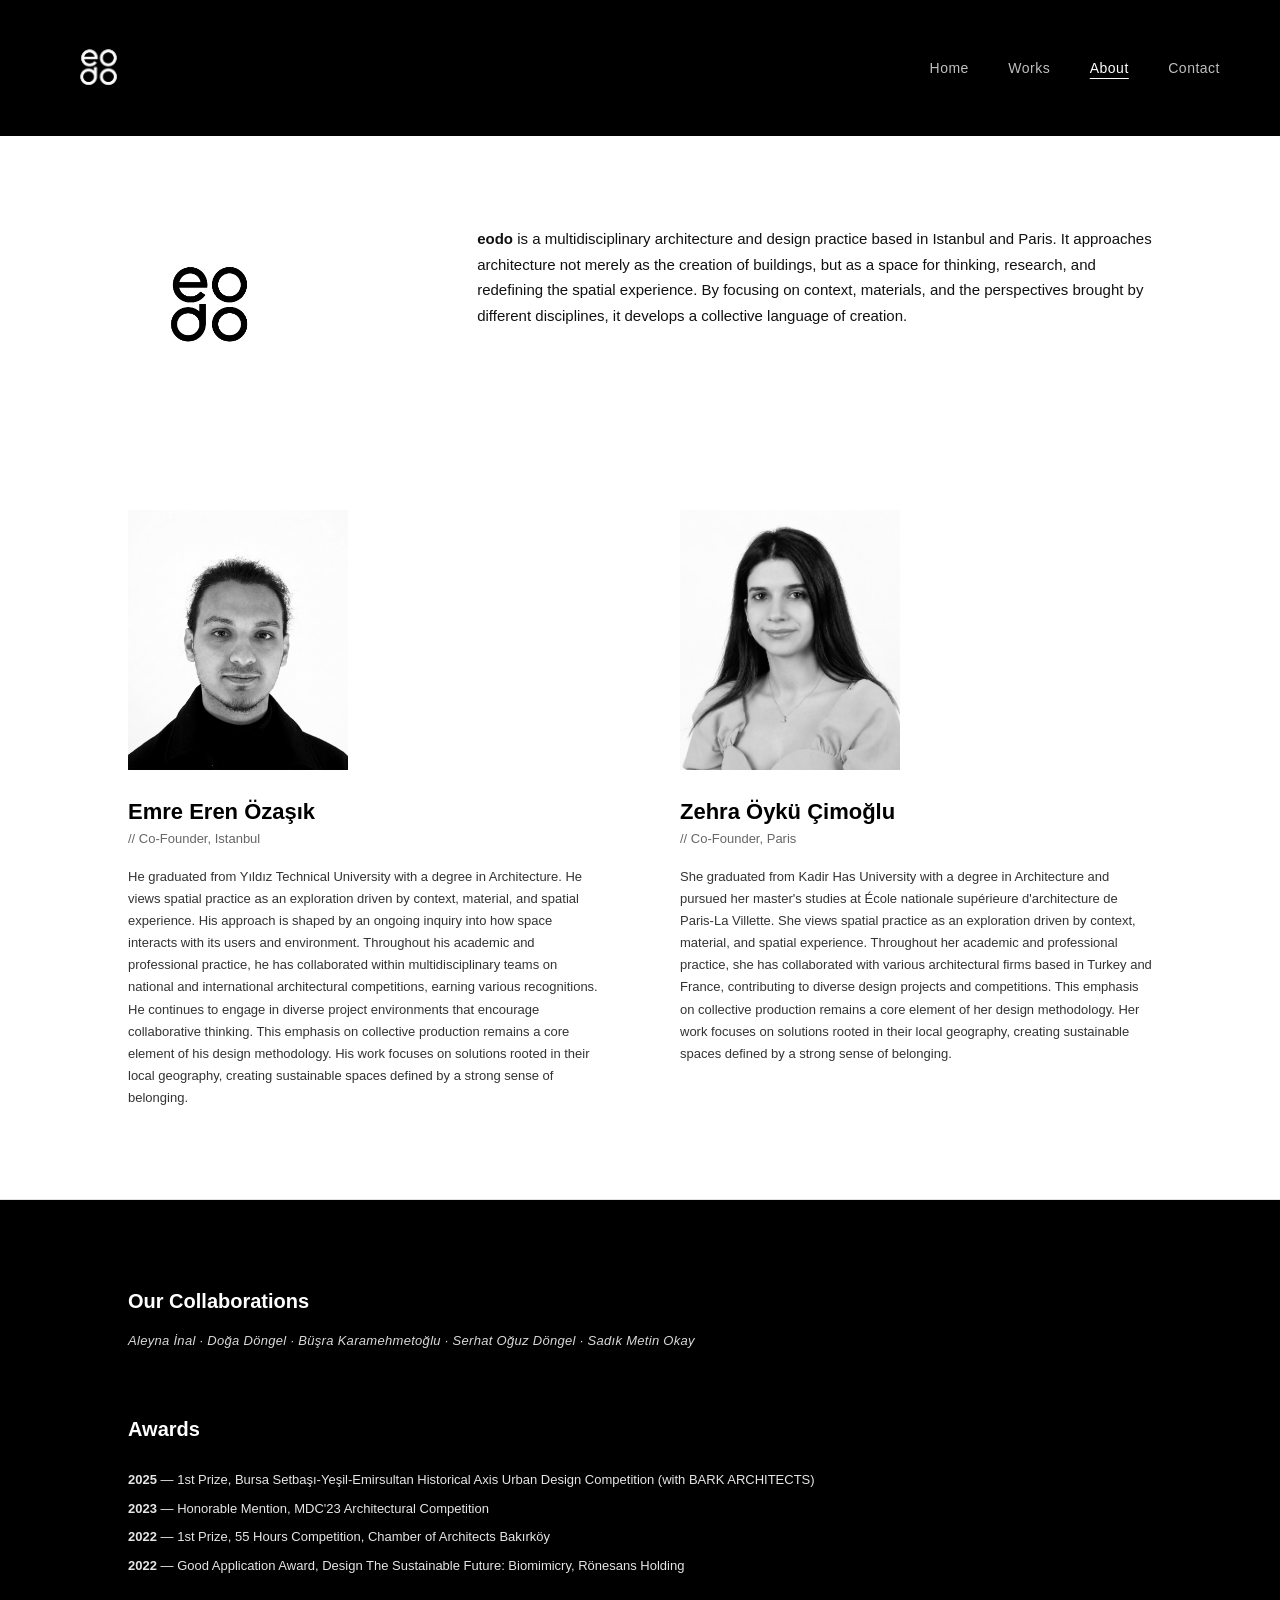
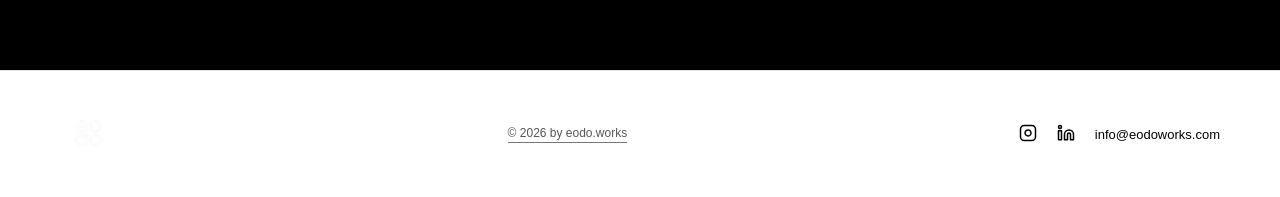
==== about.html @ 51110935 "Refactor footer section in about.html" ====
<!DOCTYPE html>
<html lang="en">
<head>
    <meta charset="UTF-8">
    <meta name="viewport" content="width=device-width, initial-scale=1.0">
    <title>eodo — Architecture, Design, Research, Urbanism</title>
    <meta name="description" content="eodo is an independent architectural and design practice based in Istanbul and Paris, founded by Emre Eren Özaşık and Öykü Çimoğlu.">
    <meta name="keywords" content="eodo, eodoworks, eodo works, mimarlık pratiği, architecture practice, istanbul, paris, emre eren özaşık, öykü çimoğlu">
    
    <!-- Google ve Sosyal Medya Önizleme Etiketleri -->
    <meta property="og:title" content="eodo — Architecture & Design Practice">
    <meta property="og:description" content="Independent architectural and design practice operating across Istanbul and Paris.">
    <meta property="og:url" content="https://eodoworks.com/">
    <meta property="og:type" content="website">

    <link rel="stylesheet" href="style.css">
</head>
    <script>
    // Sağ tık menüsünü engelleme
    document.addEventListener('contextmenu', function(e) {
        e.preventDefault();
    });

    // Klavye üzerinden görsel sürükleme veya kaydetme kısayollarını (Ctrl+S vb. değil ama sürüklemeyi) engelleme
    document.addEventListener('dragstart', function(e) {
        if (e.target.nodeName === 'IMG' || e.target.nodeName === 'VIDEO') {
            e.preventDefault();
        }
    });
</script>
<body>

    <header>
        <a href="index.html" class="nav-logo">
            <img src="logo-white.png" alt="eodo">
        </a>
        <nav>
            <a href="index.html">Home</a>
            <a href="works.html">Works</a>
            <a href="about.html" class="active">About</a>
            <a href="contact.html">Contact</a>
        </nav>
    </header>

    <main>
        <!-- Üst Bölüm: Beyaz Arka Plan -->
        <section class="bg-white" style="padding: 90px 10%; border-bottom: 1px solid #e0e0e0;">
            <!-- Manifestolar / Pratik Tanımı -->
            <div class="about-intro-container">
                <div style="width: 30%;">
                    <img src="logo-black.png" alt="eodo" style="width: 160px; height: auto;">
                </div>
                <p style="width: 70%; font-size: 15px; line-height: 1.7; color: #111111;">
                    <strong>eodo</strong> is a multidisciplinary architecture and design practice based in Istanbul and Paris. It approaches architecture not merely as the creation of buildings, but as a space for thinking, research, and redefining the spatial experience. By focusing on context, materials, and the perspectives brought by different disciplines, it develops a collective language of creation.
                </p>
            </div>

            <!-- Kurucular (Mobilde Dikey Sıralanır) -->
            <div class="founders-container">
                <!-- Emre Eren Özaşık -->
                <div class="founder-card">
                    <img src="emre.jpg" alt="Emre Eren Özaşık" style="width: 220px; height: 260px; object-fit: cover; filter: grayscale(100%); margin-bottom: 25px;">
                    <h3 style="font-size: 22px; font-weight: bold; margin-bottom: 6px;">Emre Eren Özaşık</h3>
                    <p style="font-size: 13px; color: #666666; margin-bottom: 20px;">// Co-Founder, Istanbul</p>
                    <p style="font-size: 13px; line-height: 1.7; color: #333333;">
                        He graduated from Yıldız Technical University with a degree in Architecture. He views spatial practice as an exploration driven by context, material, and spatial experience. His approach is shaped by an ongoing inquiry into how space interacts with its users and environment. Throughout his academic and professional practice, he has collaborated within multidisciplinary teams on national and international architectural competitions, earning various recognitions. He continues to engage in diverse project environments that encourage collaborative thinking. This emphasis on collective production remains a core element of his design methodology. His work focuses on solutions rooted in their local geography, creating sustainable spaces defined by a strong sense of belonging.
                    </p>
                </div>

                <!-- Zehra Öykü Çimoğlu -->
                <div class="founder-card">
                    <img src="oyku.jpg" alt="Zehra Öykü Çimoğlu" style="width: 220px; height: 260px; object-fit: cover; filter: grayscale(100%); margin-bottom: 25px;">
                    <h3 style="font-size: 22px; font-weight: bold; margin-bottom: 6px;">Zehra Öykü Çimoğlu</h3>
                    <p style="font-size: 13px; color: #666666; margin-bottom: 20px;">// Co-Founder, Paris</p>
                    <p style="font-size: 13px; line-height: 1.7; color: #333333;">
                        She graduated from Kadir Has University with a degree in Architecture and pursued her master's studies at École nationale supérieure d'architecture de Paris-La Villette. She views spatial practice as an exploration driven by context, material, and spatial experience. Throughout her academic and professional practice, she has collaborated with various architectural firms based in Turkey and France, contributing to diverse design projects and competitions. This emphasis on collective production remains a core element of her design methodology. Her work focuses on solutions rooted in their local geography, creating sustainable spaces defined by a strong sense of belonging.
                    </p>
                </div>
            </div>
        </section>

        <!-- Alt Bölüm: Siyah Arka Plan -->
        <section class="bg-black" style="padding: 90px 10%;">
            <div style="margin-bottom: 70px;">
                <h3 style="font-size: 20px; font-weight: bold; margin-bottom: 20px;">Our Collaborations</h3>
                <p style="font-size: 13px; opacity: 0.85; font-style: italic; letter-spacing: 0.3px;">
                    Aleyna İnal · Doğa Döngel · Büşra Karamehmetoğlu · Serhat Oğuz Döngel · Sadık Metin Okay
                </p>
            </div>

            <div>
                <h3 style="font-size: 20px; font-weight: bold; margin-bottom: 25px;">Awards</h3>
                <ul style="list-style: none; font-size: 13px; line-height: 2.2; opacity: 0.9;">
                    <li><strong>2025</strong> — 1st Prize, Bursa Setbaşı-Yeşil-Emirsultan Historical Axis Urban Design Competition (with BARK ARCHITECTS)</li>
                    <li><strong>2023</strong> — Honorable Mention, MDC'23 Architectural Competition</li>
                    <li><strong>2022</strong> — 1st Prize, 55 Hours Competition, Chamber of Architects Bakırköy</li>
                    <li><strong>2022</strong> — Good Application Award, Design The Sustainable Future: Biomimicry, Rönesans Holding</li>
                </ul>
            </div>
        </section>
    </main>

   <footer class="home-footer">
    <div class="footer-logo">
        <img src="logo-white.png" alt="eodo">
    </div>
    <div class="footer-copy">© 2026 by eodo.works</div>
    <div class="footer-right">
        <a href="https://www.instagram.com/eodo.works/" target="_blank" aria-label="Instagram">
            <svg width="18" height="18" viewBox="0 0 24 24" fill="none" stroke="currentColor" stroke-width="2"><rect x="2" y="2" width="20" height="20" rx="5" ry="5"></rect><path d="M16 11.37A4 4 0 1 1 12.63 8 4 4 0 0 1 16 11.37z"></path><line x1="17.5" y1="6.5" x2="17.51" y2="6.5"></line></svg>
        </a>
        <a href="https://www.linkedin.com/company/eodoworks/" target="_blank" aria-label="LinkedIn">
            <svg width="18" height="18" viewBox="0 0 24 24" fill="none" stroke="currentColor" stroke-width="2" stroke-linecap="round" stroke-linejoin="round"><path d="M16 8a6 6 0 0 1 6 6v7h-4v-7a2 2 0 0 0-2-2 2 2 0 0 0-2 2v7h-4v-7a6 6 0 0 1 6-6z"></path><rect x="2" y="9" width="4" height="12"></rect><circle cx="4" cy="4" r="2"></circle></svg>
        </a>
        <a href="mailto:info@eodoworks.com">info@eodoworks.com</a>
    </div>
</footer>

</body>
</html>
---- style.css ----
/* ==========================================================================
   1. GENEL SIFIRLAMA & TIPOGRAFİ (FUTURA FONT)
   ========================================================================== */
* {
    margin: 0;
    padding: 0;
    box-sizing: border-box;
    font-family: "Futura", "Futura PT", "Century Gothic", AppleGothic, sans-serif;
}

html, body {
    height: 100%;
}

body {
    background-color: #000000;
    color: #ffffff;
    display: flex;
    flex-direction: column;
    min-height: 100vh;
    overflow-x: hidden;
    overflow-y: scroll;
}

main {
    flex: 1;
    width: 100%;
}

.bg-black {
    background-color: #000000;
    color: #ffffff;
}

.bg-white {
    background-color: #ffffff;
    color: #000000;
}

/* ==========================================================================
   2. NAVİGASYON / HEADER
   ========================================================================== */
header {
    background-color: #000000;
    padding: 30px 60px;
    display: flex;
    justify-content: space-between;
    align-items: center;
    position: sticky;
    top: 0;
    z-index: 100;
}

.nav-logo img {
    height: 76px;
    width: auto;
    display: block;
}

nav a {
    color: #ffffff;
    text-decoration: none;
    margin-left: 35px;
    font-size: 14px;
    letter-spacing: 0.5px;
    opacity: 0.75;
    transition: opacity 0.2s ease;
}

nav a:hover, nav a.active {
    opacity: 1;
    text-decoration: underline;
    text-underline-offset: 5px;
}

/* ==========================================================================
   3. ALT BİLGİ / FOOTER (NORMAL SAYFALAR İÇİN)
   ========================================================================== */
footer {
    background-color: #ffffff;
    color: #000000;
    padding: 35px 60px;
    display: flex;
    justify-content: space-between;
    align-items: center;
    border-top: 1px solid #e0e0e0;
    width: 100%;
    margin-top: auto;
}

.footer-logo img {
    height: 56px;
    width: auto;
    display: block;
}

.footer-copy {
    font-size: 12px;
    color: #555555;
    border-bottom: 1px solid #777777;
    padding-bottom: 2px;
}

.footer-right {
    display: flex;
    align-items: center;
    gap: 20px;
    font-size: 13px;
}

.footer-right a {
    color: #000000;
    text-decoration: none;
    transition: opacity 0.2s;
}

.footer-right a:hover {
    opacity: 0.6;
}

/* ==========================================================================
   4. HOME SAYFASI ÖZEL MİMARİSİ
   ========================================================================== */
body.home-page {
    position: relative;
    height: 100vh;
    overflow-y: scroll;
}

body.home-page header {
    position: absolute !important;
    top: 0 !important;
    left: 0 !important;
    width: 100% !important;
    background-color: rgba(0, 0, 0, 0.35) !important;
    backdrop-filter: blur(6px);
    z-index: 1000;
    border-bottom: 1px solid rgba(255, 255, 255, 0.08);
}

body.home-page .home-fullscreen-video-bg {
    position: fixed;
    top: 0;
    left: 0;
    width: 100vw;
    height: 100vh;
    z-index: -2;
    overflow: hidden;
    background-color: #000;
}

body.home-page .home-fullscreen-video-bg video {
    width: 100%;
    height: 100%;
    object-fit: cover;
    object-position: center;
    filter: grayscale(100%) contrast(1.45) brightness(0.65) saturate(0);
    transform: scale(1.02);
}

body.home-page .home-video-overlay {
    position: fixed;
    top: 0;
    left: 0;
    width: 100vw;
    height: 100vh;
    background: rgba(0, 0, 0, 0.35);
    z-index: -1;
    pointer-events: none;
}

body.home-page .home-main-spacer {
    height: 100vh;
    width: 100vw;
}

/* Anasayfa özel siyah footer */
body.home-page footer.home-footer {
    position: absolute;
    bottom: 0;
    left: 0;
    width: 100%;
    background-color: #000000 !important;
    color: #ffffff !important;
    border-top: 1px solid rgba(255, 255, 255, 0.1) !important;
    z-index: 10;
    margin-top: 0 !important;
}

body.home-page footer.home-footer .footer-copy {
    color: #aaaaaa !important;
    border-bottom: 1px solid #555555 !important;
}

body.home-page footer.home-footer .footer-right a {
    color: #ffffff !important;
}

body.home-page footer.home-footer .footer-right a:hover {
    opacity: 0.7;
}

/* BIG Tarzı Ortadan Sol Üste Giden Logo Animasyonu */
.intro-logo-overlay {
    position: fixed;
    top: 0;
    left: 0;
    width: 100vw;
    height: 100vh;
    background-color: rgba(0, 0, 0, 0.85);
    display: flex;
    align-items: center;
    justify-content: center;
    z-index: 9999;
    animation: fadeOutBg 0.4s ease 1.1s forwards;
    pointer-events: none;
}

.intro-logo-overlay img {
    height: 110px;
    width: auto;
    animation: moveToCorner 1.2s cubic-bezier(0.77, 0, 0.175, 1) forwards;
}

@keyframes moveToCorner {
    0% {
        transform: translate(0, 0) scale(1.8);
        opacity: 1;
    }
    60% {
        opacity: 1;
    }
    100% {
        transform: translate(calc(-50vw + 60px + 75px), calc(-50vh + 30px + 38px)) scale(0.69);
        opacity: 0;
    }
}

@keyframes fadeOutBg {
    0% {
        background-color: rgba(0, 0, 0, 0.85);
    }
    100% {
        background-color: rgba(0, 0, 0, 0);
        visibility: hidden;
    }
}

/* ==========================================================================
   5. WORKS SAYFASI
   ========================================================================== */
.project-grid {
    display: grid;
    grid-template-columns: repeat(auto-fill, minmax(360px, 1fr));
    gap: 40px;
    max-width: 1300px;
    margin: 0 auto;
}

.project-card {
    cursor: pointer;
    overflow: hidden;
    text-decoration: none;
    color: inherit;
    display: block;
}

.project-card .img-wrapper {
    width: 100%;
    aspect-ratio: 16 / 10;
    overflow: hidden;
    background-color: #111111;
    margin-bottom: 12px;
}

.project-card img {
    width: 100%;
    height: 100%;
    object-fit: cover;
    filter: grayscale(100%) brightness(0.9);
    transition: transform 0.4s ease, filter 0.4s ease, opacity 0.4s ease;
    opacity: 0.85;
}

.project-card:hover img {
    transform: scale(1.03);
    filter: grayscale(0%) brightness(1);
    opacity: 1;
}

.project-info h3 {
    font-size: 15px;
    font-weight: bold;
    margin-bottom: 4px;
}

.project-info p {
    font-size: 12px;
    opacity: 0.6;
}

/* ==========================================================================
   6. ABOUT SAYFASI
   ========================================================================== */
.about-intro-container {
    display: flex;
    gap: 60px;
    align-items: flex-start;
    margin-bottom: 120px;
}

.founders-container {
    display: flex;
    gap: 80px;
}

.founder-card {
    flex: 1;
}

/* ==========================================================================
   7. CONTACT SAYFASI
   ========================================================================== */
.contact-container {
    padding: 90px 10%;
    min-height: 65vh;
    display: flex;
    justify-content: space-between;
    align-items: flex-start;
}

.contact-form-wrapper {
    width: 48%;
}

.contact-logo-wrapper {
    width: 42%;
    text-align: right;
    padding-top: 30px;
}

.form-group {
    margin-bottom: 30px;
}

.form-group label {
    display: block;
    font-size: 14px;
    margin-bottom: 8px;
}

.form-row {
    display: flex;
    gap: 25px;
}

.form-row .form-group {
    flex: 1;
}

input[type="text"], input[type="email"], textarea {
    width: 100%;
    background: transparent;
    border: none;
    border-bottom: 1px solid #ffffff;
    color: #ffffff;
    padding: 12px 0;
    font-size: 14px;
    outline: none;
}

textarea {
    resize: vertical;
    min-height: 100px;
}

.btn-send {
    background-color: #ffffff;
    color: #000000;
    border: none;
    padding: 12px 35px;
    border-radius: 25px;
    font-weight: bold;
    cursor: pointer;
    font-size: 12px;
    letter-spacing: 1.5px;
    transition: background-color 0.2s, color 0.2s;
}

.btn-send:hover {
    background-color: #cccccc;
}

/* ==========================================================================
   8. PROJE DETAY SAYFASI
   ========================================================================== */
.project-hero-cover {
    width: 100% !important;
    height: auto !important;
    margin: 0 0 60px 0 !important;
    padding: 0 !important;
    background-color: #000000;
}

.project-hero-cover img {
    width: 100% !important;
    height: auto !important;
    max-width: 100% !important;
    display: block !important;
}

.project-detail-container {
    padding: 40px 8%;
    max-width: 1400px;
    margin: 0 auto;
}

.project-header-grid {
    display: grid;
    grid-template-columns: 1.2fr 1fr;
    gap: 40px;
    border: 1px solid #333333;
    padding: 40px;
    margin-bottom: 50px;
    background-color: #050505;
}

.project-left-col h1 {
    font-size: 26px;
    font-weight: 500;
    line-height: 1.3;
    margin-bottom: 25px;
    letter-spacing: -0.5px;
}

.project-tags {
    display: flex;
    flex-wrap: wrap;
    gap: 10px;
    margin-bottom: 35px;
}

.tag-box {
    border: 1px solid #ffffff;
    padding: 6px 14px;
    font-size: 11px;
    text-transform: uppercase;
    letter-spacing: 1px;
    opacity: 0.9;
}

.team-list-section {
    font-size: 13px;
    line-height: 1.8;
    color: #cccccc;
}

.team-list-section h4 {
    font-size: 11px;
    text-transform: uppercase;
    letter-spacing: 1px;
    color: #888888;
    margin-bottom: 6px;
    margin-top: 20px;
}

.team-list-section h4:first-child {
    margin-top: 0;
}

.project-specs-table {
    display: flex;
    flex-direction: column;
    gap: 18px;
    justify-content: center;
}

.spec-row {
    display: grid;
    grid-template-columns: 180px 1fr;
    align-items: baseline;
    border-bottom: 1px solid #1a1a1a;
    padding-bottom: 10px;
    font-size: 13px;
}

.spec-label {
    text-transform: uppercase;
    font-size: 11px;
    letter-spacing: 1.5px;
    color: #888888;
}

.spec-value {
    color: #ffffff;
    font-size: 14px;
    line-height: 1.4;
}

.intro-section {
    margin-bottom: 30px;
}

.intro-title {
    font-size: 11px;
    text-transform: uppercase;
    letter-spacing: 2px;
    color: #888888;
    margin-bottom: 12px;
}

.intro-box {
    border: 1px solid #333333;
    padding: 35px;
    position: relative;
    background-color: #050505;
}

.intro-content {
    font-size: 14px;
    line-height: 1.8;
    color: #dddddd;
    max-height: 120px;
    overflow: hidden;
    transition: max-height 0.5s ease-in-out;
}

.intro-box.expanded .intro-content {
    max-height: 3000px;
}

.intro-toggle-btn {
    position: absolute;
    bottom: 20px;
    right: 20px;
    width: 34px;
    height: 34px;
    border: 1px solid #ffffff;
    background: #000000;
    color: #ffffff;
    font-size: 20px;
    display: flex;
    align-items: center;
    justify-content: center;
    cursor: pointer;
    user-select: none;
    transition: background 0.2s, color 0.2s;
}

.intro-toggle-btn:hover {
    background: #ffffff;
    color: #000000;
}

.project-galleries-white-section {
    background-color: #ffffff;
    color: #000000;
    width: 100%;
    padding-top: 60px;
    padding-bottom: 20px;
}

.gallery-category-section {
    margin-bottom: 80px;
}

.category-header-clean {
    margin-bottom: 20px;
}

.category-header-clean .category-title {
    font-size: 13px;
    text-transform: uppercase;
    letter-spacing: 2px;
    color: #000000;
    font-weight: bold;
}

.bark-slider-wrapper {
    width: 100%;
    height: 650px;
    display: block;
    position: relative;
    overflow: hidden;
    background-color: #ffffff;
}

.bark-slider-wrapper img {
    width: 100% !important;
    height: 100% !important;
    object-fit: contain !important;
    cursor: pointer;
    display: block;
    margin: 0 auto;
    transition: opacity 0.2s ease;
    user-select: none;
}

.bark-slider-wrapper img:hover {
    opacity: 0.92;
}

.project-galleries-white-section .project-nav {
    display: flex;
    justify-content: space-between;
    align-items: center;
    padding-top: 40px;
    border-top: 1px solid #e0e0e0;
}

.project-galleries-white-section .project-nav a {
    color: #000000;
    text-decoration: none;
    font-size: 13px;
    opacity: 0.75;
    transition: opacity 0.2s;
}

.project-galleries-white-section .project-nav a:hover {
    opacity: 1;
    text-decoration: underline;
}

/* --- GÖRSEL VE VİDEO KOPYALAMA / SÜRÜKLEME KORUMASI --- */
img, video {
    -webkit-user-select: none;
    -moz-user-select: none;
    -ms-user-select: none;
    user-select: none;
    -webkit-user-drag: none;
    pointer-events: auto;
}

/* --- SAYFALAR ARASI YUMUŞAK GEÇİŞ --- */
@keyframes pageFadeIn {
    from {
        opacity: 0;
        transform: translateY(4px);
    }
    to {
        opacity: 1;
        transform: translateY(0);
    }
}

body {
    animation: pageFadeIn 0.4s ease-in-out forwards;
}

/* ==========================================================================
   MOBİL UYUM (RESPONSIVE)
   ========================================================================== */
@media (max-width: 900px) {
    .project-header-grid {
        grid-template-columns: 1fr;
        padding: 25px;
    }

    .spec-row {
        grid-template-columns: 130px 1fr;
    }
}

@media (max-width: 768px) {
    header {
        padding: 15px 20px !important;
        flex-direction: row !important;
        justify-content: space-between !important;
        align-items: center !important;
        gap: 0 !important;
    }

    .nav-logo img {
        height: 48px !important;
        width: auto !important;
        margin: 0 !important;
    }

    nav {
        display: flex !important;
        gap: 12px !important;
    }

    nav a {
        margin-left: 0 !important;
        font-size: 12px !important;
        letter-spacing: 0.2px !important;
    }

    footer {
        padding: 20px;
        flex-direction: column;
        gap: 15px;
        text-align: center;
    }
    
    .footer-logo img {
        margin: 0 auto;
    }

    .project-grid {
        grid-template-columns: 1fr;
    }

    .project-hero-cover {
        margin-bottom: 30px !important;
    }

    .project-detail-container {
        padding: 30px 5%;
    }

    .project-left-col h1 {
        font-size: 22px;
    }

    .bark-slider-wrapper {
        height: 380px;
    }

    .category-header-clean .category-title {
        font-size: 11px;
    }

    .founders-container {
        flex-direction: column !important;
        gap: 50px !important;
    }

    .contact-container {
        padding: 40px 5% !important;
        flex-direction: column !important;
        align-items: stretch !important;
        gap: 40px !important;
    }

    .contact-form-wrapper {
        width: 100% !important;
    }

    .contact-logo-wrapper {
        width: 100% !important;
        text-align: left !important;
        padding-top: 0 !important;
    }

    .contact-logo-wrapper img {
        max-width: 140px !important;
        height: auto !important;
    }

    .form-row {
        flex-direction: column !important;
        gap: 0 !important;
    }

    body.home-page .home-fullscreen-video-bg video {
        width: 100vw !important;
        height: 100vh !important;
        object-fit: contain !important;
        transform: scale(1) !important;
    }
}
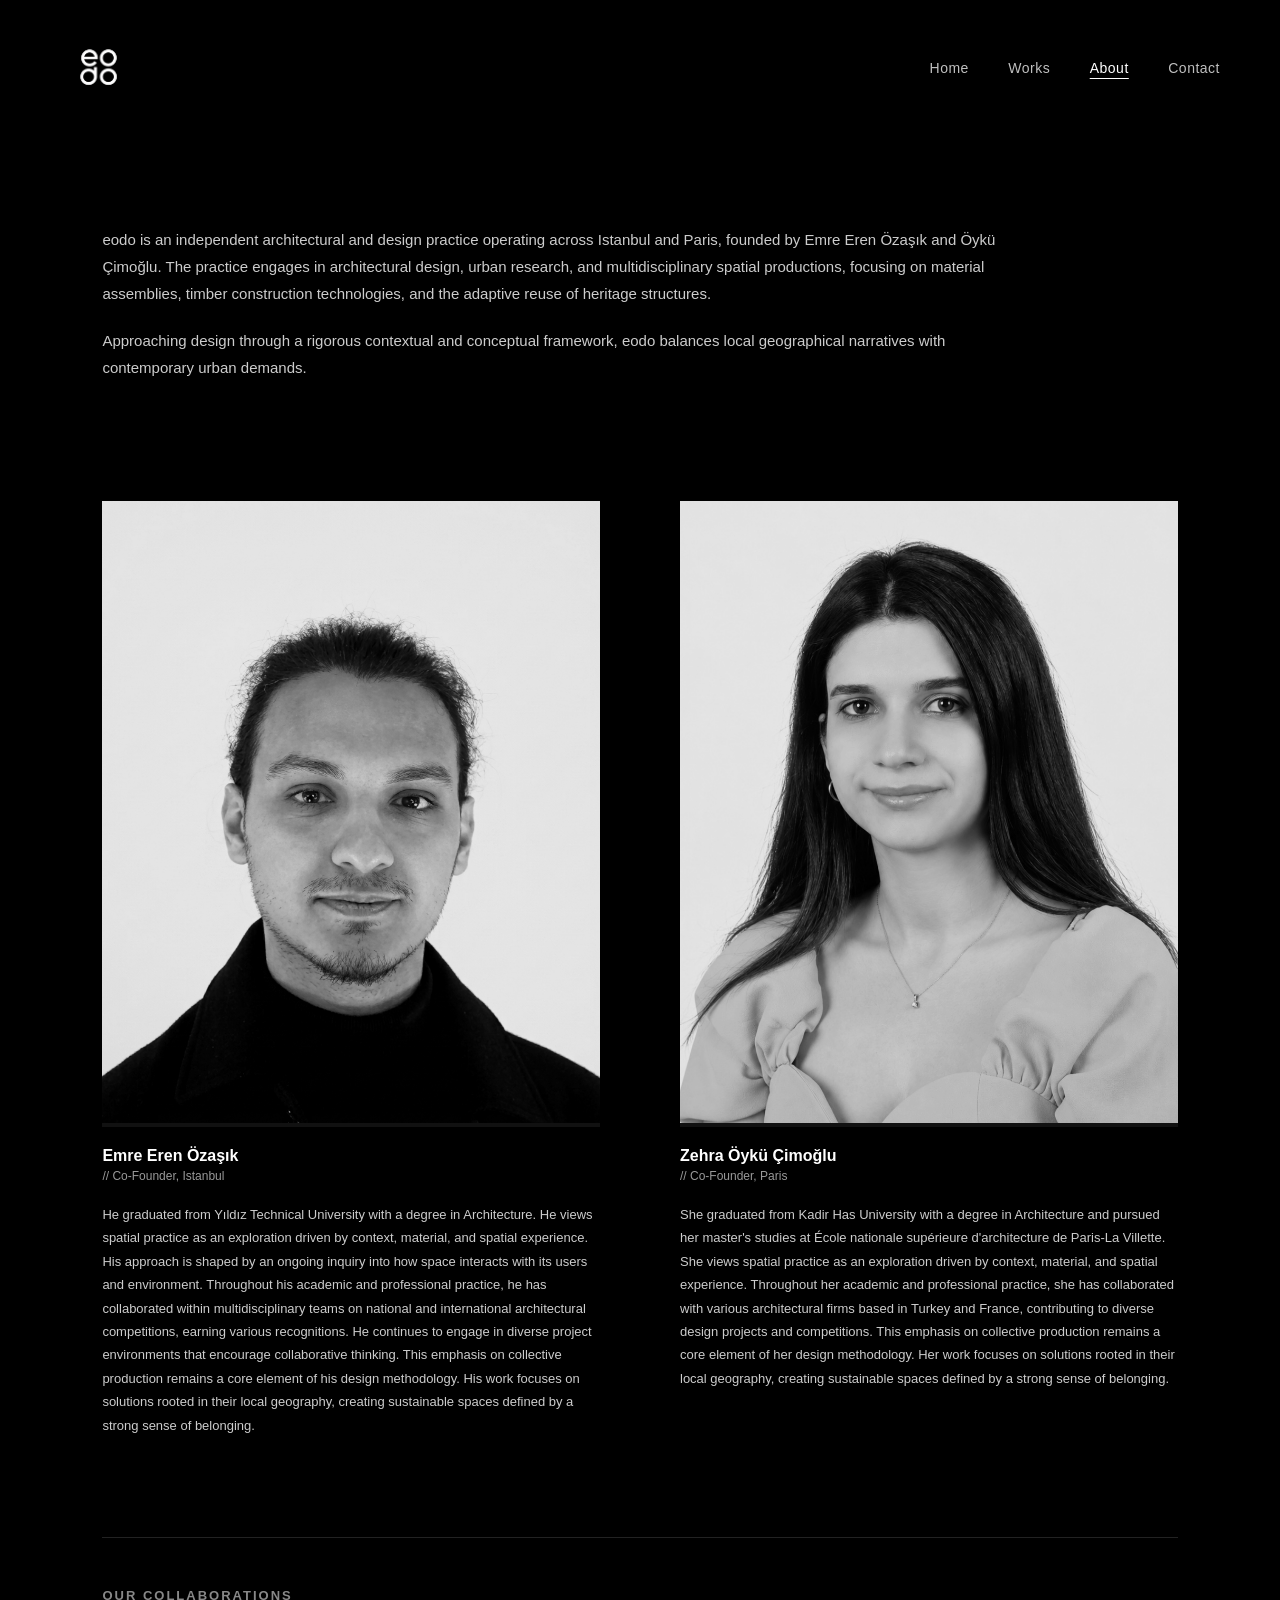
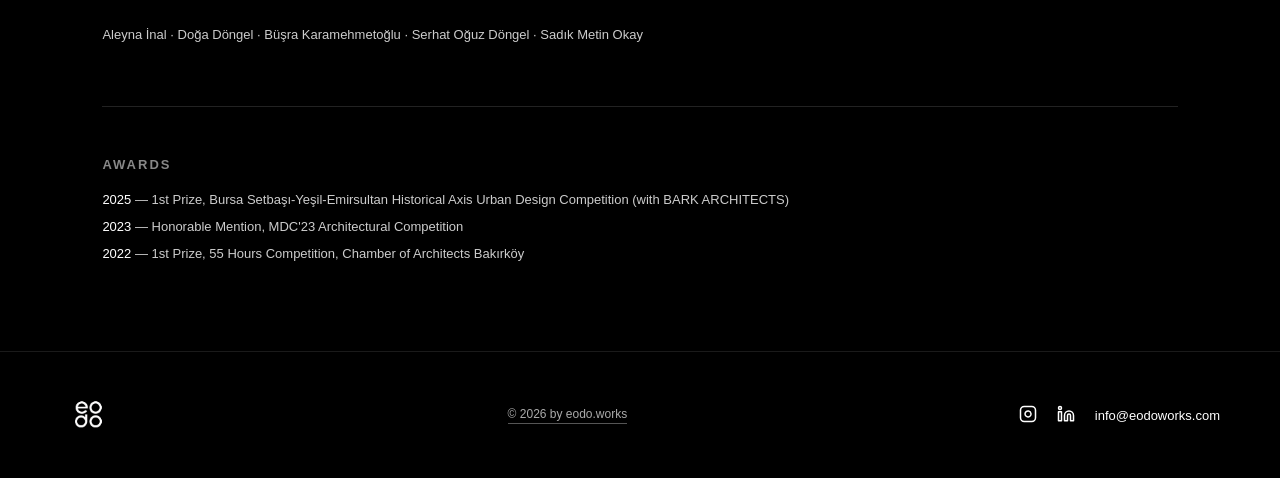
==== commit 9f4475a2: "Update about.html" ====
--- a/about.html
+++ b/about.html
@@ -3,25 +3,17 @@
 <head>
     <meta charset="UTF-8">
     <meta name="viewport" content="width=device-width, initial-scale=1.0">
-    <title>eodo — Architecture, Design, Research, Urbanism</title>
-    <meta name="description" content="eodo is an independent architectural and design practice based in Istanbul and Paris, founded by Emre Eren Özaşık and Öykü Çimoğlu.">
-    <meta name="keywords" content="eodo, eodoworks, eodo works, mimarlık pratiği, architecture practice, istanbul, paris, emre eren özaşık, öykü çimoğlu">
-    
-    <!-- Google ve Sosyal Medya Önizleme Etiketleri -->
-    <meta property="og:title" content="eodo — Architecture & Design Practice">
-    <meta property="og:description" content="Independent architectural and design practice operating across Istanbul and Paris.">
-    <meta property="og:url" content="https://eodoworks.com/">
-    <meta property="og:type" content="website">
-
+    <title>About — eodo</title>
+    <meta name="description" content="Learn about eodo, an independent architectural and design practice based in Istanbul and Paris, founded by Emre Eren Özaşık and Öykü Çimoğlu.">
     <link rel="stylesheet" href="style.css">
 </head>
-    <script>
+<script>
     // Sağ tık menüsünü engelleme
     document.addEventListener('contextmenu', function(e) {
         e.preventDefault();
     });
 
-    // Klavye üzerinden görsel sürükleme veya kaydetme kısayollarını (Ctrl+S vb. değil ama sürüklemeyi) engelleme
+    // Görsel sürüklemeyi engelleme
     document.addEventListener('dragstart', function(e) {
         if (e.target.nodeName === 'IMG' || e.target.nodeName === 'VIDEO') {
             e.preventDefault();
@@ -42,79 +34,77 @@
         </nav>
     </header>
 
-    <main>
-        <!-- Üst Bölüm: Beyaz Arka Plan -->
-        <section class="bg-white" style="padding: 90px 10%; border-bottom: 1px solid #e0e0e0;">
-            <!-- Manifestolar / Pratik Tanımı -->
-            <div class="about-intro-container">
-                <div style="width: 30%;">
-                    <img src="logo-black.png" alt="eodo" style="width: 160px; height: auto;">
+    <main style="padding: 90px 8%;">
+        <div class="about-intro-container">
+            <div style="font-size: 15px; line-height: 1.8; color: #cccccc; max-width: 900px;">
+                <p style="margin-bottom: 20px;">
+                    eodo is an independent architectural and design practice operating across Istanbul and Paris, founded by Emre Eren Özaşık and Öykü Çimoğlu. The practice engages in architectural design, urban research, and multidisciplinary spatial productions, focusing on material assemblies, timber construction technologies, and the adaptive reuse of heritage structures.
+                </p>
+                <p>
+                    Approaching design through a rigorous contextual and conceptual framework, eodo balances local geographical narratives with contemporary urban demands.
+                </p>
+            </div>
+        </div>
+
+        <div class="founders-container">
+            <!-- Emre Eren Özaşık -->
+            <div class="founder-card">
+                <div class="img-wrapper" style="aspect-ratio: 4 / 5; margin-bottom: 20px; background-color: #111;">
+                    <img src="emre.jpg" alt="Emre Eren Özaşık" style="width: 100%; height: 100%; object-fit: cover; filter: grayscale(100%) brightness(0.9);">
                 </div>
-                <p style="width: 70%; font-size: 15px; line-height: 1.7; color: #111111;">
-                    <strong>eodo</strong> is a multidisciplinary architecture and design practice based in Istanbul and Paris. It approaches architecture not merely as the creation of buildings, but as a space for thinking, research, and redefining the spatial experience. By focusing on context, materials, and the perspectives brought by different disciplines, it develops a collective language of creation.
+                <h3 style="font-size: 16px; font-weight: bold; margin-bottom: 4px;">Emre Eren Özaşık</h3>
+                <p style="font-size: 12px; opacity: 0.6; margin-bottom: 20px;">// Co-Founder, Istanbul</p>
+                <p style="font-size: 13px; line-height: 1.8; color: #cccccc;">
+                    He graduated from Yıldız Technical University with a degree in Architecture. He views spatial practice as an exploration driven by context, material, and spatial experience. His approach is shaped by an ongoing inquiry into how space interacts with its users and environment. Throughout his academic and professional practice, he has collaborated within multidisciplinary teams on national and international architectural competitions, earning various recognitions. He continues to engage in diverse project environments that encourage collaborative thinking. This emphasis on collective production remains a core element of his design methodology. His work focuses on solutions rooted in their local geography, creating sustainable spaces defined by a strong sense of belonging.
                 </p>
             </div>
 
-            <!-- Kurucular (Mobilde Dikey Sıralanır) -->
-            <div class="founders-container">
-                <!-- Emre Eren Özaşık -->
-                <div class="founder-card">
-                    <img src="emre.jpg" alt="Emre Eren Özaşık" style="width: 220px; height: 260px; object-fit: cover; filter: grayscale(100%); margin-bottom: 25px;">
-                    <h3 style="font-size: 22px; font-weight: bold; margin-bottom: 6px;">Emre Eren Özaşık</h3>
-                    <p style="font-size: 13px; color: #666666; margin-bottom: 20px;">// Co-Founder, Istanbul</p>
-                    <p style="font-size: 13px; line-height: 1.7; color: #333333;">
-                        He graduated from Yıldız Technical University with a degree in Architecture. He views spatial practice as an exploration driven by context, material, and spatial experience. His approach is shaped by an ongoing inquiry into how space interacts with its users and environment. Throughout his academic and professional practice, he has collaborated within multidisciplinary teams on national and international architectural competitions, earning various recognitions. He continues to engage in diverse project environments that encourage collaborative thinking. This emphasis on collective production remains a core element of his design methodology. His work focuses on solutions rooted in their local geography, creating sustainable spaces defined by a strong sense of belonging.
-                    </p>
+            <!-- Zehra Öykü Çimoğlu -->
+            <div class="founder-card">
+                <div class="img-wrapper" style="aspect-ratio: 4 / 5; margin-bottom: 20px; background-color: #111;">
+                    <img src="oyku.jpg" alt="Zehra Öykü Çimoğlu" style="width: 100%; height: 100%; object-fit: cover; filter: grayscale(100%) brightness(0.9);">
                 </div>
-
-                <!-- Zehra Öykü Çimoğlu -->
-                <div class="founder-card">
-                    <img src="oyku.jpg" alt="Zehra Öykü Çimoğlu" style="width: 220px; height: 260px; object-fit: cover; filter: grayscale(100%); margin-bottom: 25px;">
-                    <h3 style="font-size: 22px; font-weight: bold; margin-bottom: 6px;">Zehra Öykü Çimoğlu</h3>
-                    <p style="font-size: 13px; color: #666666; margin-bottom: 20px;">// Co-Founder, Paris</p>
-                    <p style="font-size: 13px; line-height: 1.7; color: #333333;">
-                        She graduated from Kadir Has University with a degree in Architecture and pursued her master's studies at École nationale supérieure d'architecture de Paris-La Villette. She views spatial practice as an exploration driven by context, material, and spatial experience. Throughout her academic and professional practice, she has collaborated with various architectural firms based in Turkey and France, contributing to diverse design projects and competitions. This emphasis on collective production remains a core element of her design methodology. Her work focuses on solutions rooted in their local geography, creating sustainable spaces defined by a strong sense of belonging.
-                    </p>
-                </div>
-            </div>
-        </section>
-
-        <!-- Alt Bölüm: Siyah Arka Plan -->
-        <section class="bg-black" style="padding: 90px 10%;">
-            <div style="margin-bottom: 70px;">
-                <h3 style="font-size: 20px; font-weight: bold; margin-bottom: 20px;">Our Collaborations</h3>
-                <p style="font-size: 13px; opacity: 0.85; font-style: italic; letter-spacing: 0.3px;">
-                    Aleyna İnal · Doğa Döngel · Büşra Karamehmetoğlu · Serhat Oğuz Döngel · Sadık Metin Okay
+                <h3 style="font-size: 16px; font-weight: bold; margin-bottom: 4px;">Zehra Öykü Çimoğlu</h3>
+                <p style="font-size: 12px; opacity: 0.6; margin-bottom: 20px;">// Co-Founder, Paris</p>
+                <p style="font-size: 13px; line-height: 1.8; color: #cccccc;">
+                    She graduated from Kadir Has University with a degree in Architecture and pursued her master's studies at École nationale supérieure d'architecture de Paris-La Villette. She views spatial practice as an exploration driven by context, material, and spatial experience. Throughout her academic and professional practice, she has collaborated with various architectural firms based in Turkey and France, contributing to diverse design projects and competitions. This emphasis on collective production remains a core element of her design methodology. Her work focuses on solutions rooted in their local geography, creating sustainable spaces defined by a strong sense of belonging.
                 </p>
             </div>
+        </div>
 
-            <div>
-                <h3 style="font-size: 20px; font-weight: bold; margin-bottom: 25px;">Awards</h3>
-                <ul style="list-style: none; font-size: 13px; line-height: 2.2; opacity: 0.9;">
-                    <li><strong>2025</strong> — 1st Prize, Bursa Setbaşı-Yeşil-Emirsultan Historical Axis Urban Design Competition (with BARK ARCHITECTS)</li>
-                    <li><strong>2023</strong> — Honorable Mention, MDC'23 Architectural Competition</li>
-                    <li><strong>2022</strong> — 1st Prize, 55 Hours Competition, Chamber of Architects Bakırköy</li>
-                    <li><strong>2022</strong> — Good Application Award, Design The Sustainable Future: Biomimicry, Rönesans Holding</li>
-                </ul>
+        <div style="margin-top: 100px; border-top: 1px solid #222222; padding-top: 50px;">
+            <h3 style="font-size: 13px; text-transform: uppercase; letter-spacing: 2px; color: #888888; margin-bottom: 20px;">Our Collaborations</h3>
+            <p style="font-size: 13px; color: #cccccc; line-height: 1.8;">
+                Aleyna İnal · Doğa Döngel · Büşra Karamehmetoğlu · Serhat Oğuz Döngel · Sadık Metin Okay
+            </p>
+        </div>
+
+        <div style="margin-top: 60px; border-top: 1px solid #222222; padding-top: 50px;">
+            <h3 style="font-size: 13px; text-transform: uppercase; letter-spacing: 2px; color: #888888; margin-bottom: 20px;">Awards</h3>
+            <div style="display: flex; flex-direction: column; gap: 12px; font-size: 13px; color: #cccccc;">
+                <div><strong style="color: #ffffff; font-weight: 500;">2025</strong> — 1st Prize, Bursa Setbaşı-Yeşil-Emirsultan Historical Axis Urban Design Competition (with BARK ARCHITECTS)</div>
+                <div><strong style="color: #ffffff; font-weight: 500;">2023</strong> — Honorable Mention, MDC'23 Architectural Competition</div>
+                <div><strong style="color: #ffffff; font-weight: 500;">2022</strong> — 1st Prize, 55 Hours Competition, Chamber of Architects Bakırköy</div>
             </div>
-        </section>
+        </div>
     </main>
 
-   <footer class="home-footer">
-    <div class="footer-logo">
-        <img src="logo-white.png" alt="eodo">
-    </div>
-    <div class="footer-copy">© 2026 by eodo.works</div>
-    <div class="footer-right">
-        <a href="https://www.instagram.com/eodo.works/" target="_blank" aria-label="Instagram">
-            <svg width="18" height="18" viewBox="0 0 24 24" fill="none" stroke="currentColor" stroke-width="2"><rect x="2" y="2" width="20" height="20" rx="5" ry="5"></rect><path d="M16 11.37A4 4 0 1 1 12.63 8 4 4 0 0 1 16 11.37z"></path><line x1="17.5" y1="6.5" x2="17.51" y2="6.5"></line></svg>
-        </a>
-        <a href="https://www.linkedin.com/company/eodoworks/" target="_blank" aria-label="LinkedIn">
-            <svg width="18" height="18" viewBox="0 0 24 24" fill="none" stroke="currentColor" stroke-width="2" stroke-linecap="round" stroke-linejoin="round"><path d="M16 8a6 6 0 0 1 6 6v7h-4v-7a2 2 0 0 0-2-2 2 2 0 0 0-2 2v7h-4v-7a6 6 0 0 1 6-6z"></path><rect x="2" y="9" width="4" height="12"></rect><circle cx="4" cy="4" r="2"></circle></svg>
-        </a>
-        <a href="mailto:info@eodoworks.com">info@eodoworks.com</a>
-    </div>
-</footer>
+    <!-- Home ve About Sayfalarına Özel Siyah Footer -->
+    <footer class="home-footer">
+        <div class="footer-logo">
+            <img src="logo-white.png" alt="eodo">
+        </div>
+        <div class="footer-copy">© 2026 by eodo.works</div>
+        <div class="footer-right">
+            <a href="https://www.instagram.com/eodo.works/" target="_blank" aria-label="Instagram">
+                <svg width="18" height="18" viewBox="0 0 24 24" fill="none" stroke="currentColor" stroke-width="2"><rect x="2" y="2" width="20" height="20" rx="5" ry="5"></rect><path d="M16 11.37A4 4 0 1 1 12.63 8 4 4 0 0 1 16 11.37z"></path><line x1="17.5" y1="6.5" x2="17.51" y2="6.5"></line></svg>
+            </a>
+            <a href="https://www.linkedin.com/company/eodoworks/" target="_blank" aria-label="LinkedIn">
+                <svg width="18" height="18" viewBox="0 0 24 24" fill="none" stroke="currentColor" stroke-width="2" stroke-linecap="round" stroke-linejoin="round"><path d="M16 8a6 6 0 0 1 6 6v7h-4v-7a2 2 0 0 0-2-2 2 2 0 0 0-2 2v7h-4v-7a6 6 0 0 1 6-6z"></path><rect x="2" y="9" width="4" height="12"></rect><circle cx="4" cy="4" r="2"></circle></svg>
+            </a>
+            <a href="mailto:info@eodoworks.com">info@eodoworks.com</a>
+        </div>
+    </footer>
 
 </body>
 </html>
--- a/style.css
+++ b/style.css
@@ -74,7 +74,7 @@
 }
 
 /* ==========================================================================
-   3. ALT BİLGİ / FOOTER (NORMAL SAYFALAR İÇİN)
+   3. ALT BİLGİ / FOOTER (NORMAL SAYFALAR İÇİN - BEYAZ)
    ========================================================================== */
 footer {
     background-color: #ffffff;
@@ -174,29 +174,36 @@
     width: 100vw;
 }
 
-/* Anasayfa özel siyah footer */
+/* ==========================================================================
+   5. HOME VE ABOUT SAYFASI ÖZEL FOOTER (SİYAH)
+   ========================================================================== */
+footer.home-footer {
+    background-color: #000000 !important;
+    color: #ffffff !important;
+    border-top: 1px solid rgba(255, 255, 255, 0.1) !important;
+    width: 100%;
+    margin-top: auto;
+    position: relative;
+    z-index: 10;
+}
+
 body.home-page footer.home-footer {
     position: absolute;
     bottom: 0;
     left: 0;
-    width: 100%;
-    background-color: #000000 !important;
-    color: #ffffff !important;
-    border-top: 1px solid rgba(255, 255, 255, 0.1) !important;
-    z-index: 10;
     margin-top: 0 !important;
 }
 
-body.home-page footer.home-footer .footer-copy {
+footer.home-footer .footer-copy {
     color: #aaaaaa !important;
     border-bottom: 1px solid #555555 !important;
 }
 
-body.home-page footer.home-footer .footer-right a {
+footer.home-footer .footer-right a {
     color: #ffffff !important;
 }
 
-body.home-page footer.home-footer .footer-right a:hover {
+footer.home-footer .footer-right a:hover {
     opacity: 0.7;
 }
 
@@ -247,7 +254,7 @@
 }
 
 /* ==========================================================================
-   5. WORKS SAYFASI
+   6. WORKS SAYFASI
    ========================================================================== */
 .project-grid {
     display: grid;
@@ -300,7 +307,7 @@
 }
 
 /* ==========================================================================
-   6. ABOUT SAYFASI
+   7. ABOUT SAYFASI
    ========================================================================== */
 .about-intro-container {
     display: flex;
@@ -319,7 +326,7 @@
 }
 
 /* ==========================================================================
-   7. CONTACT SAYFASI
+   8. CONTACT SAYFASI
    ========================================================================== */
 .contact-container {
     padding: 90px 10%;
@@ -392,7 +399,7 @@
 }
 
 /* ==========================================================================
-   8. PROJE DETAY SAYFASI
+   9. PROJE DETAY SAYFASI
    ========================================================================== */
 .project-hero-cover {
     width: 100% !important;
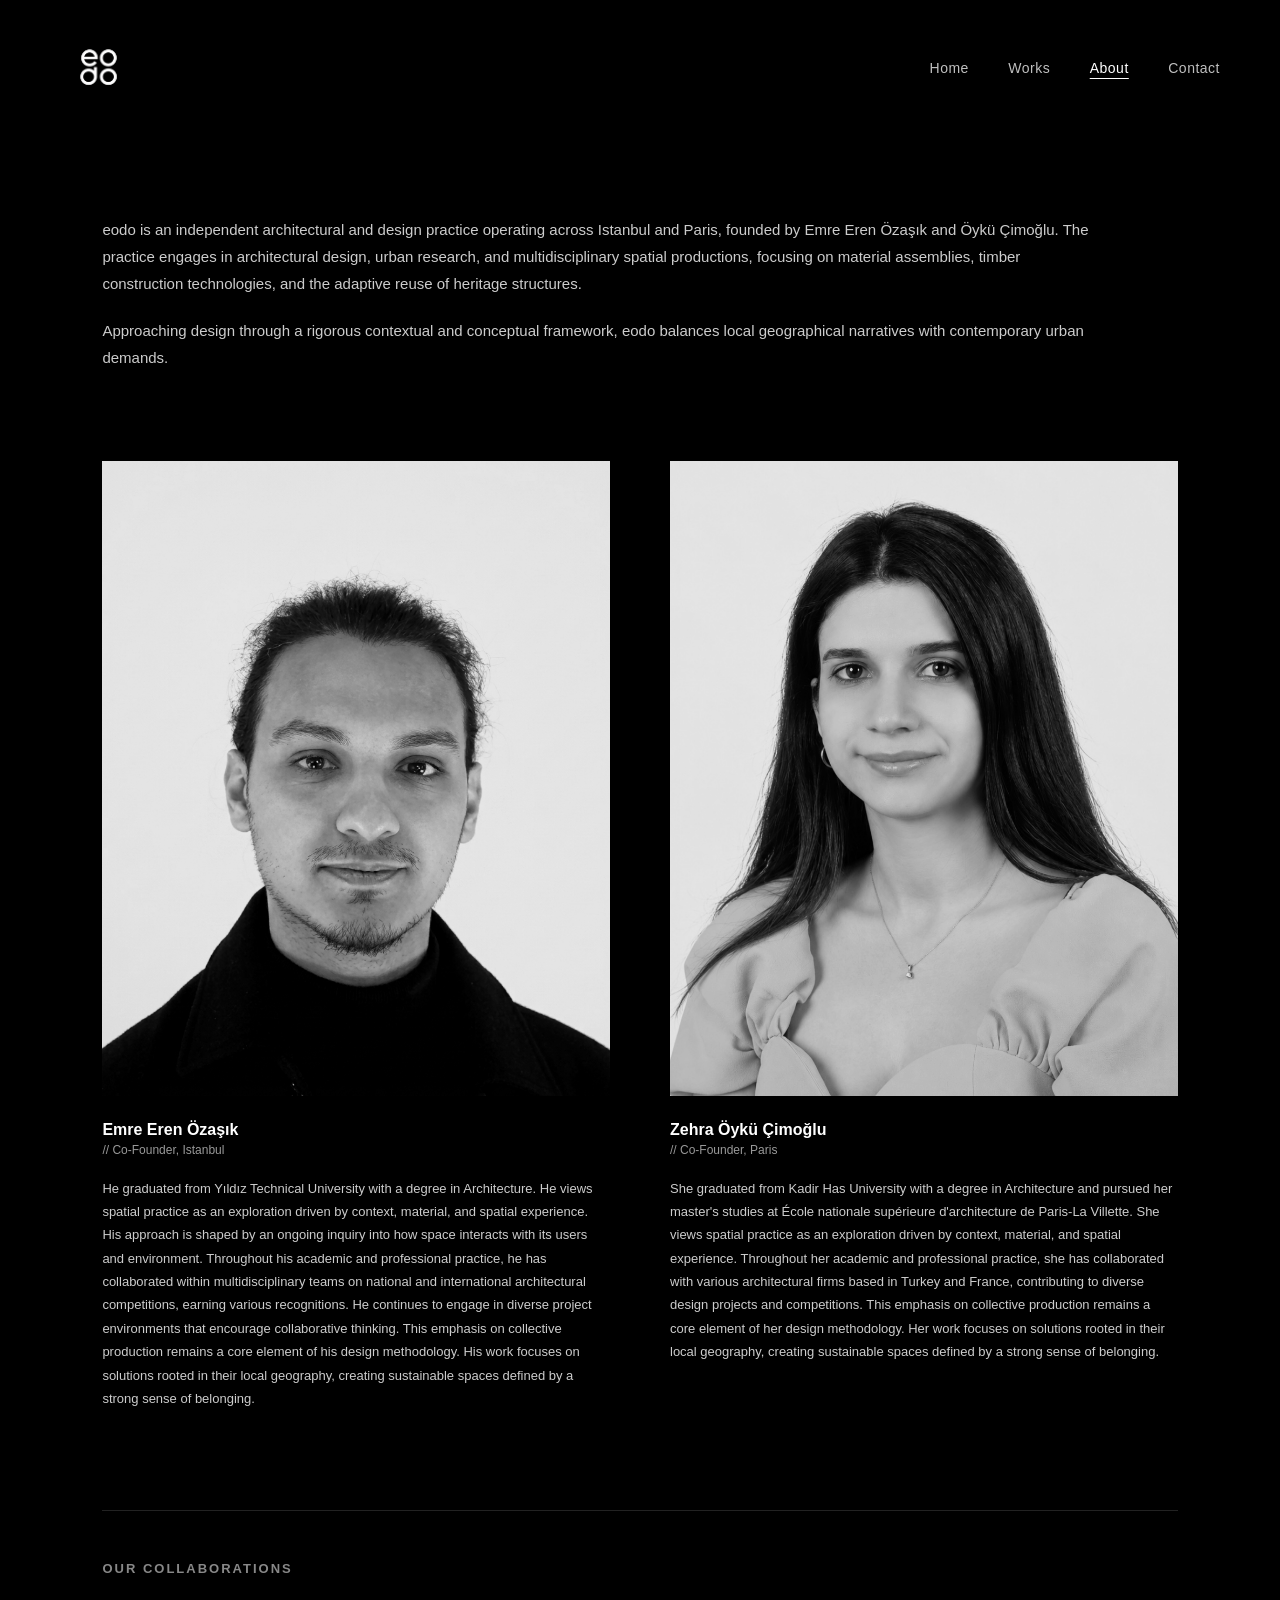
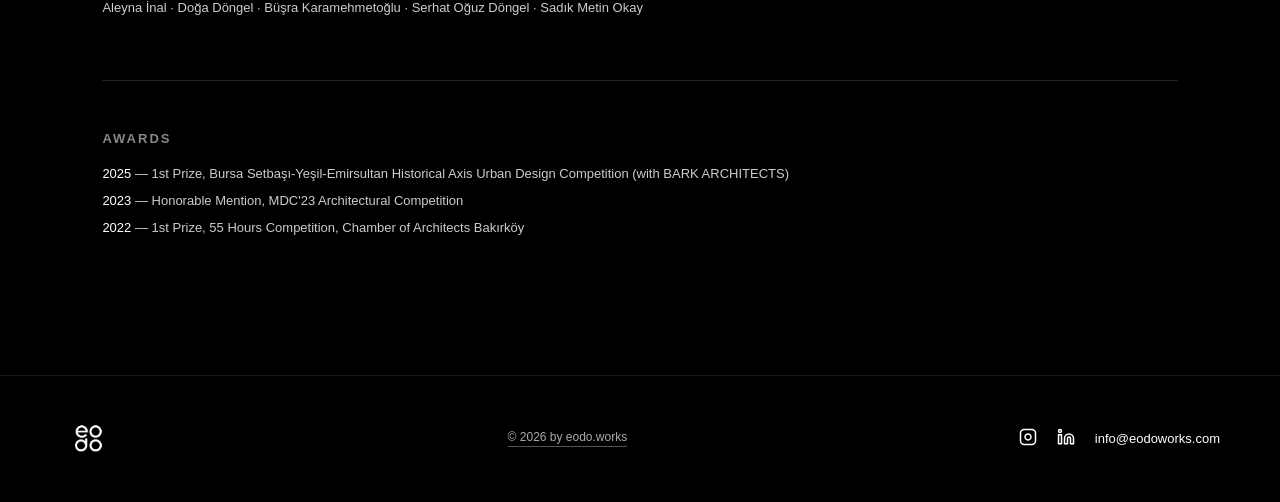
==== commit 9473ff99: "Enhance about page with custom styles and layout Added custom styles for the about page layout and f" ====
--- a/about.html
+++ b/about.html
@@ -6,18 +6,75 @@
     <title>About — eodo</title>
     <meta name="description" content="Learn about eodo, an independent architectural and design practice based in Istanbul and Paris, founded by Emre Eren Özaşık and Öykü Çimoğlu.">
     <link rel="stylesheet" href="style.css">
+    <style>
+        /* About sayfası özel düzgün yerleşim stilleri */
+        .about-main-container {
+            padding: 80px 8%;
+            max-width: 1400px;
+            margin: 0 auto;
+        }
+
+        .about-intro-block {
+            font-size: 15px;
+            line-height: 1.8;
+            color: #cccccc;
+            max-width: 1000px;
+            margin-bottom: 90px;
+        }
+
+        .founders-grid {
+            display: grid;
+            grid-template-columns: 1fr 1fr;
+            gap: 60px;
+            align-items: start;
+        }
+
+        .founder-card .img-box {
+            width: 100%;
+            aspect-ratio: 4 / 5;
+            background-color: #111;
+            margin-bottom: 25px;
+            overflow: hidden;
+        }
+
+        .founder-card img {
+            width: 100%;
+            height: 100%;
+            object-fit: cover;
+            filter: grayscale(100%) brightness(0.9);
+        }
+
+        .founder-name {
+            font-size: 16px;
+            font-weight: bold;
+            margin-bottom: 4px;
+            color: #ffffff;
+        }
+
+        .founder-title {
+            font-size: 12px;
+            opacity: 0.6;
+            margin-bottom: 20px;
+        }
+
+        .founder-bio {
+            font-size: 13px;
+            line-height: 1.8;
+            color: #cccccc;
+        }
+
+        @media (max-width: 900px) {
+            .founders-grid {
+                grid-template-columns: 1fr;
+                gap: 50px;
+            }
+        }
+    </style>
 </head>
 <script>
-    // Sağ tık menüsünü engelleme
-    document.addEventListener('contextmenu', function(e) {
-        e.preventDefault();
-    });
-
-    // Görsel sürüklemeyi engelleme
+    document.addEventListener('contextmenu', function(e) { e.preventDefault(); });
     document.addEventListener('dragstart', function(e) {
-        if (e.target.nodeName === 'IMG' || e.target.nodeName === 'VIDEO') {
-            e.preventDefault();
-        }
+        if (e.target.nodeName === 'IMG' || e.target.nodeName === 'VIDEO') { e.preventDefault(); }
     });
 </script>
 <body>
@@ -34,44 +91,45 @@
         </nav>
     </header>
 
-    <main style="padding: 90px 8%;">
-        <div class="about-intro-container">
-            <div style="font-size: 15px; line-height: 1.8; color: #cccccc; max-width: 900px;">
-                <p style="margin-bottom: 20px;">
-                    eodo is an independent architectural and design practice operating across Istanbul and Paris, founded by Emre Eren Özaşık and Öykü Çimoğlu. The practice engages in architectural design, urban research, and multidisciplinary spatial productions, focusing on material assemblies, timber construction technologies, and the adaptive reuse of heritage structures.
-                </p>
-                <p>
-                    Approaching design through a rigorous contextual and conceptual framework, eodo balances local geographical narratives with contemporary urban demands.
-                </p>
-            </div>
+    <main class="about-main-container">
+        <!-- Giriş Yazısı -->
+        <div class="about-intro-block">
+            <p style="margin-bottom: 20px;">
+                eodo is an independent architectural and design practice operating across Istanbul and Paris, founded by Emre Eren Özaşık and Öykü Çimoğlu. The practice engages in architectural design, urban research, and multidisciplinary spatial productions, focusing on material assemblies, timber construction technologies, and the adaptive reuse of heritage structures.
+            </p>
+            <p>
+                Approaching design through a rigorous contextual and conceptual framework, eodo balances local geographical narratives with contemporary urban demands.
+            </p>
         </div>
 
-        <div class="founders-container">
+        <!-- Kurucular Grid (Yan Yana) -->
+        <div class="founders-grid">
             <!-- Emre Eren Özaşık -->
             <div class="founder-card">
-                <div class="img-wrapper" style="aspect-ratio: 4 / 5; margin-bottom: 20px; background-color: #111;">
-                    <img src="emre.jpg" alt="Emre Eren Özaşık" style="width: 100%; height: 100%; object-fit: cover; filter: grayscale(100%) brightness(0.9);">
+                <div class="img-box">
+                    <img src="emre.jpg" alt="Emre Eren Özaşık">
                 </div>
-                <h3 style="font-size: 16px; font-weight: bold; margin-bottom: 4px;">Emre Eren Özaşık</h3>
-                <p style="font-size: 12px; opacity: 0.6; margin-bottom: 20px;">// Co-Founder, Istanbul</p>
-                <p style="font-size: 13px; line-height: 1.8; color: #cccccc;">
+                <h3 class="founder-name">Emre Eren Özaşık</h3>
+                <p class="founder-title">// Co-Founder, Istanbul</p>
+                <p class="founder-bio">
                     He graduated from Yıldız Technical University with a degree in Architecture. He views spatial practice as an exploration driven by context, material, and spatial experience. His approach is shaped by an ongoing inquiry into how space interacts with its users and environment. Throughout his academic and professional practice, he has collaborated within multidisciplinary teams on national and international architectural competitions, earning various recognitions. He continues to engage in diverse project environments that encourage collaborative thinking. This emphasis on collective production remains a core element of his design methodology. His work focuses on solutions rooted in their local geography, creating sustainable spaces defined by a strong sense of belonging.
                 </p>
             </div>
 
             <!-- Zehra Öykü Çimoğlu -->
             <div class="founder-card">
-                <div class="img-wrapper" style="aspect-ratio: 4 / 5; margin-bottom: 20px; background-color: #111;">
-                    <img src="oyku.jpg" alt="Zehra Öykü Çimoğlu" style="width: 100%; height: 100%; object-fit: cover; filter: grayscale(100%) brightness(0.9);">
+                <div class="img-box">
+                    <img src="oyku.jpg" alt="Zehra Öykü Çimoğlu">
                 </div>
-                <h3 style="font-size: 16px; font-weight: bold; margin-bottom: 4px;">Zehra Öykü Çimoğlu</h3>
-                <p style="font-size: 12px; opacity: 0.6; margin-bottom: 20px;">// Co-Founder, Paris</p>
-                <p style="font-size: 13px; line-height: 1.8; color: #cccccc;">
+                <h3 class="founder-name">Zehra Öykü Çimoğlu</h3>
+                <p class="founder-title">// Co-Founder, Paris</p>
+                <p class="founder-bio">
                     She graduated from Kadir Has University with a degree in Architecture and pursued her master's studies at École nationale supérieure d'architecture de Paris-La Villette. She views spatial practice as an exploration driven by context, material, and spatial experience. Throughout her academic and professional practice, she has collaborated with various architectural firms based in Turkey and France, contributing to diverse design projects and competitions. This emphasis on collective production remains a core element of her design methodology. Her work focuses on solutions rooted in their local geography, creating sustainable spaces defined by a strong sense of belonging.
                 </p>
             </div>
         </div>
 
+        <!-- Collaborations -->
         <div style="margin-top: 100px; border-top: 1px solid #222222; padding-top: 50px;">
             <h3 style="font-size: 13px; text-transform: uppercase; letter-spacing: 2px; color: #888888; margin-bottom: 20px;">Our Collaborations</h3>
             <p style="font-size: 13px; color: #cccccc; line-height: 1.8;">
@@ -79,7 +137,8 @@
             </p>
         </div>
 
-        <div style="margin-top: 60px; border-top: 1px solid #222222; padding-top: 50px;">
+        <!-- Awards -->
+        <div style="margin-top: 60px; border-top: 1px solid #222222; padding-top: 50px; margin-bottom: 60px;">
             <h3 style="font-size: 13px; text-transform: uppercase; letter-spacing: 2px; color: #888888; margin-bottom: 20px;">Awards</h3>
             <div style="display: flex; flex-direction: column; gap: 12px; font-size: 13px; color: #cccccc;">
                 <div><strong style="color: #ffffff; font-weight: 500;">2025</strong> — 1st Prize, Bursa Setbaşı-Yeşil-Emirsultan Historical Axis Urban Design Competition (with BARK ARCHITECTS)</div>
--- a/style.css
+++ b/style.css
@@ -122,13 +122,16 @@
    4. HOME SAYFASI ÖZEL MİMARİSİ
    ========================================================================== */
 body.home-page {
+    height: auto;
+    min-height: 100vh;
+    overflow-y: scroll;
+    overflow-x: hidden;
     position: relative;
-    height: 100vh;
-    overflow-y: scroll;
+    background-color: #000;
 }
 
 body.home-page header {
-    position: absolute !important;
+    position: fixed !important;
     top: 0 !important;
     left: 0 !important;
     width: 100% !important;
@@ -169,29 +172,22 @@
     pointer-events: none;
 }
 
-body.home-page .home-main-spacer {
+.home-hero-spacer {
     height: 100vh;
-    width: 100vw;
+    width: 100%;
 }
 
 /* ==========================================================================
    5. HOME VE ABOUT SAYFASI ÖZEL FOOTER (SİYAH)
    ========================================================================== */
 footer.home-footer {
+    position: relative;
+    width: 100%;
     background-color: #000000 !important;
     color: #ffffff !important;
     border-top: 1px solid rgba(255, 255, 255, 0.1) !important;
-    width: 100%;
+    z-index: 10;
     margin-top: auto;
-    position: relative;
-    z-index: 10;
-}
-
-body.home-page footer.home-footer {
-    position: absolute;
-    bottom: 0;
-    left: 0;
-    margin-top: 0 !important;
 }
 
 footer.home-footer .footer-copy {
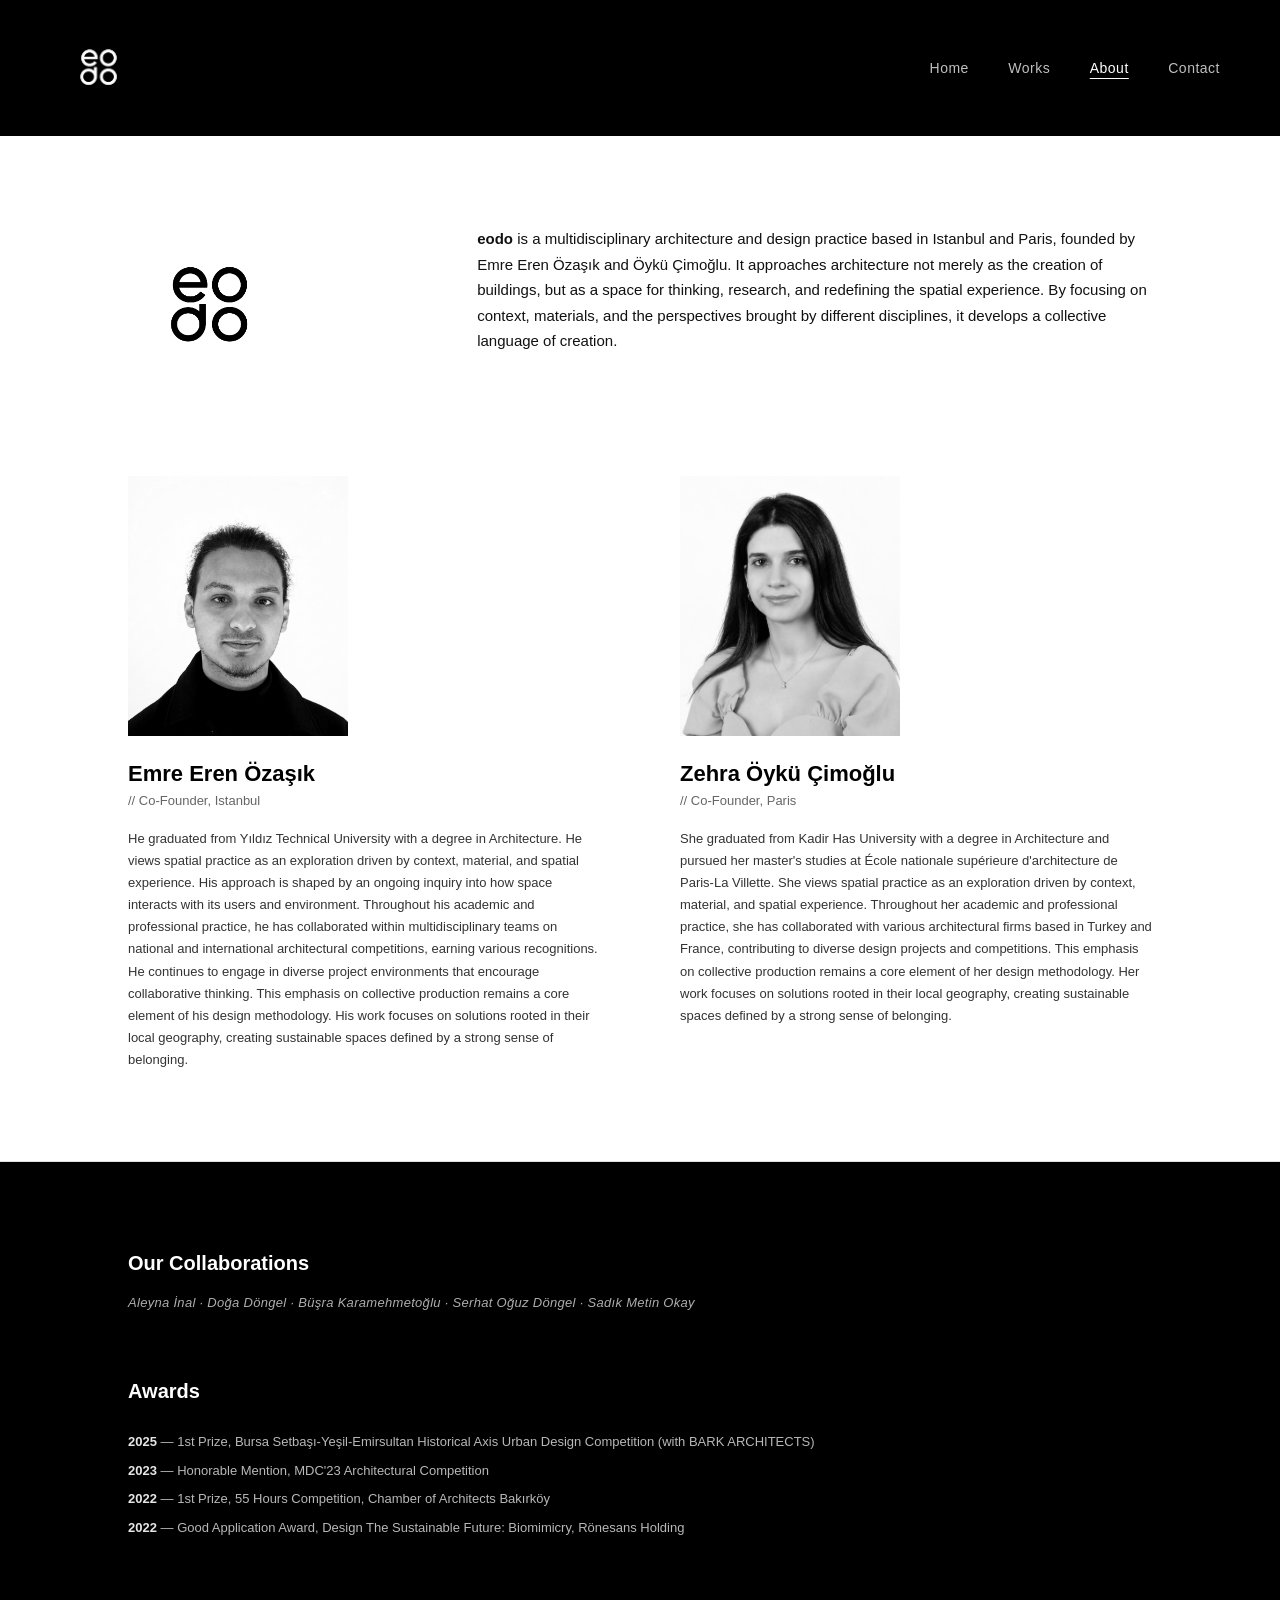
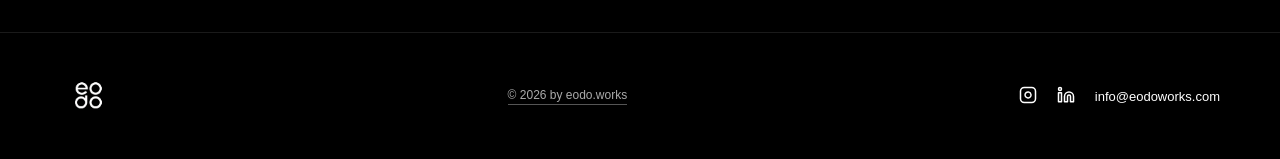
==== commit 9d6a448c: "Revise About page title, meta tags, and layout Updated the title and meta tags for better SEO and cl" ====
--- a/about.html
+++ b/about.html
@@ -3,78 +3,29 @@
 <head>
     <meta charset="UTF-8">
     <meta name="viewport" content="width=device-width, initial-scale=1.0">
-    <title>About — eodo</title>
-    <meta name="description" content="Learn about eodo, an independent architectural and design practice based in Istanbul and Paris, founded by Emre Eren Özaşık and Öykü Çimoğlu.">
+    <title>eodo — Architecture, Design, Research, Urbanism</title>
+    <meta name="description" content="eodo is an independent architectural and design practice based in Istanbul and Paris, founded by Emre Eren Özaşık and Öykü Çimoğlu.">
+    <meta name="keywords" content="eodo, eodoworks, eodo works, mimarlık pratiği, architecture practice, istanbul, paris, emre eren özaşık, öykü çimoğlu">
+    
+    <!-- Google ve Sosyal Medya Önizleme Etiketleri -->
+    <meta property="og:title" content="eodo — Architecture & Design Practice">
+    <meta property="og:description" content="Independent architectural and design practice operating across Istanbul and Paris.">
+    <meta property="og:url" content="https://eodoworks.com/">
+    <meta property="og:type" content="website">
+
     <link rel="stylesheet" href="style.css">
-    <style>
-        /* About sayfası özel düzgün yerleşim stilleri */
-        .about-main-container {
-            padding: 80px 8%;
-            max-width: 1400px;
-            margin: 0 auto;
-        }
-
-        .about-intro-block {
-            font-size: 15px;
-            line-height: 1.8;
-            color: #cccccc;
-            max-width: 1000px;
-            margin-bottom: 90px;
-        }
-
-        .founders-grid {
-            display: grid;
-            grid-template-columns: 1fr 1fr;
-            gap: 60px;
-            align-items: start;
-        }
-
-        .founder-card .img-box {
-            width: 100%;
-            aspect-ratio: 4 / 5;
-            background-color: #111;
-            margin-bottom: 25px;
-            overflow: hidden;
-        }
-
-        .founder-card img {
-            width: 100%;
-            height: 100%;
-            object-fit: cover;
-            filter: grayscale(100%) brightness(0.9);
-        }
-
-        .founder-name {
-            font-size: 16px;
-            font-weight: bold;
-            margin-bottom: 4px;
-            color: #ffffff;
-        }
-
-        .founder-title {
-            font-size: 12px;
-            opacity: 0.6;
-            margin-bottom: 20px;
-        }
-
-        .founder-bio {
-            font-size: 13px;
-            line-height: 1.8;
-            color: #cccccc;
-        }
-
-        @media (max-width: 900px) {
-            .founders-grid {
-                grid-template-columns: 1fr;
-                gap: 50px;
-            }
-        }
-    </style>
 </head>
 <script>
-    document.addEventListener('contextmenu', function(e) { e.preventDefault(); });
+    // Sağ tık menüsünü engelleme
+    document.addEventListener('contextmenu', function(e) {
+        e.preventDefault();
+    });
+
+    // Klavye üzerinden görsel sürükleme veya kaydetme kısayollarını engelleme
     document.addEventListener('dragstart', function(e) {
-        if (e.target.nodeName === 'IMG' || e.target.nodeName === 'VIDEO') { e.preventDefault(); }
+        if (e.target.nodeName === 'IMG' || e.target.nodeName === 'VIDEO') {
+            e.preventDefault();
+        }
     });
 </script>
 <body>
@@ -91,61 +42,62 @@
         </nav>
     </header>
 
-    <main class="about-main-container">
-        <!-- Giriş Yazısı -->
-        <div class="about-intro-block">
-            <p style="margin-bottom: 20px;">
-                eodo is an independent architectural and design practice operating across Istanbul and Paris, founded by Emre Eren Özaşık and Öykü Çimoğlu. The practice engages in architectural design, urban research, and multidisciplinary spatial productions, focusing on material assemblies, timber construction technologies, and the adaptive reuse of heritage structures.
-            </p>
-            <p>
-                Approaching design through a rigorous contextual and conceptual framework, eodo balances local geographical narratives with contemporary urban demands.
-            </p>
-        </div>
-
-        <!-- Kurucular Grid (Yan Yana) -->
-        <div class="founders-grid">
-            <!-- Emre Eren Özaşık -->
-            <div class="founder-card">
-                <div class="img-box">
-                    <img src="emre.jpg" alt="Emre Eren Özaşık">
+    <main>
+        <!-- Üst Bölüm: Beyaz Arka Plan -->
+        <section class="bg-white" style="padding: 90px 10%; border-bottom: 1px solid #e0e0e0;">
+            <!-- Manifestolar / Pratik Tanımı -->
+            <div class="about-intro-container" style="display: flex; gap: 60px; align-items: flex-start; margin-bottom: 90px;">
+                <div style="width: 30%;">
+                    <img src="logo-black.png" alt="eodo" style="width: 160px; height: auto; display: block;">
                 </div>
-                <h3 class="founder-name">Emre Eren Özaşık</h3>
-                <p class="founder-title">// Co-Founder, Istanbul</p>
-                <p class="founder-bio">
-                    He graduated from Yıldız Technical University with a degree in Architecture. He views spatial practice as an exploration driven by context, material, and spatial experience. His approach is shaped by an ongoing inquiry into how space interacts with its users and environment. Throughout his academic and professional practice, he has collaborated within multidisciplinary teams on national and international architectural competitions, earning various recognitions. He continues to engage in diverse project environments that encourage collaborative thinking. This emphasis on collective production remains a core element of his design methodology. His work focuses on solutions rooted in their local geography, creating sustainable spaces defined by a strong sense of belonging.
+                <p style="width: 70%; font-size: 15px; line-height: 1.7; color: #111111;">
+                    <strong>eodo</strong> is a multidisciplinary architecture and design practice based in Istanbul and Paris, founded by Emre Eren Özaşık and Öykü Çimoğlu. It approaches architecture not merely as the creation of buildings, but as a space for thinking, research, and redefining the spatial experience. By focusing on context, materials, and the perspectives brought by different disciplines, it develops a collective language of creation.
                 </p>
             </div>
 
-            <!-- Zehra Öykü Çimoğlu -->
-            <div class="founder-card">
-                <div class="img-box">
-                    <img src="oyku.jpg" alt="Zehra Öykü Çimoğlu">
+            <!-- Kurucular -->
+            <div class="founders-container" style="display: flex; gap: 80px;">
+                <!-- Emre Eren Özaşık -->
+                <div class="founder-card" style="flex: 1;">
+                    <img src="emre.jpg" alt="Emre Eren Özaşık" style="width: 220px; height: 260px; object-fit: cover; filter: grayscale(100%); margin-bottom: 25px; display: block;">
+                    <h3 style="font-size: 22px; font-weight: bold; margin-bottom: 6px; color: #000000;">Emre Eren Özaşık</h3>
+                    <p style="font-size: 13px; color: #666666; margin-bottom: 20px;">// Co-Founder, Istanbul</p>
+                    <p style="font-size: 13px; line-height: 1.7; color: #333333;">
+                        He graduated from Yıldız Technical University with a degree in Architecture. He views spatial practice as an exploration driven by context, material, and spatial experience. His approach is shaped by an ongoing inquiry into how space interacts with its users and environment. Throughout his academic and professional practice, he has collaborated within multidisciplinary teams on national and international architectural competitions, earning various recognitions. He continues to engage in diverse project environments that encourage collaborative thinking. This emphasis on collective production remains a core element of his design methodology. His work focuses on solutions rooted in their local geography, creating sustainable spaces defined by a strong sense of belonging.
+                    </p>
                 </div>
-                <h3 class="founder-name">Zehra Öykü Çimoğlu</h3>
-                <p class="founder-title">// Co-Founder, Paris</p>
-                <p class="founder-bio">
-                    She graduated from Kadir Has University with a degree in Architecture and pursued her master's studies at École nationale supérieure d'architecture de Paris-La Villette. She views spatial practice as an exploration driven by context, material, and spatial experience. Throughout her academic and professional practice, she has collaborated with various architectural firms based in Turkey and France, contributing to diverse design projects and competitions. This emphasis on collective production remains a core element of her design methodology. Her work focuses on solutions rooted in their local geography, creating sustainable spaces defined by a strong sense of belonging.
+
+                <!-- Zehra Öykü Çimoğlu -->
+                <div class="founder-card" style="flex: 1;">
+                    <img src="oyku.jpg" alt="Zehra Öykü Çimoğlu" style="width: 220px; height: 260px; object-fit: cover; filter: grayscale(100%); margin-bottom: 25px; display: block;">
+                    <h3 style="font-size: 22px; font-weight: bold; margin-bottom: 6px; color: #000000;">Zehra Öykü Çimoğlu</h3>
+                    <p style="font-size: 13px; color: #666666; margin-bottom: 20px;">// Co-Founder, Paris</p>
+                    <p style="font-size: 13px; line-height: 1.7; color: #333333;">
+                        She graduated from Kadir Has University with a degree in Architecture and pursued her master's studies at École nationale supérieure d'architecture de Paris-La Villette. She views spatial practice as an exploration driven by context, material, and spatial experience. Throughout her academic and professional practice, she has collaborated with various architectural firms based in Turkey and France, contributing to diverse design projects and competitions. This emphasis on collective production remains a core element of her design methodology. Her work focuses on solutions rooted in their local geography, creating sustainable spaces defined by a strong sense of belonging.
+                    </p>
+                </div>
+            </div>
+        </section>
+
+        <!-- Alt Bölüm: Siyah Arka Plan -->
+        <section class="bg-black" style="padding: 90px 10%;">
+            <div style="margin-bottom: 70px;">
+                <h3 style="font-size: 20px; font-weight: bold; margin-bottom: 20px; color: #ffffff;">Our Collaborations</h3>
+                <p style="font-size: 13px; opacity: 0.85; font-style: italic; letter-spacing: 0.3px; color: #cccccc;">
+                    Aleyna İnal · Doğa Döngel · Büşra Karamehmetoğlu · Serhat Oğuz Döngel · Sadık Metin Okay
                 </p>
             </div>
-        </div>
 
-        <!-- Collaborations -->
-        <div style="margin-top: 100px; border-top: 1px solid #222222; padding-top: 50px;">
-            <h3 style="font-size: 13px; text-transform: uppercase; letter-spacing: 2px; color: #888888; margin-bottom: 20px;">Our Collaborations</h3>
-            <p style="font-size: 13px; color: #cccccc; line-height: 1.8;">
-                Aleyna İnal · Doğa Döngel · Büşra Karamehmetoğlu · Serhat Oğuz Döngel · Sadık Metin Okay
-            </p>
-        </div>
-
-        <!-- Awards -->
-        <div style="margin-top: 60px; border-top: 1px solid #222222; padding-top: 50px; margin-bottom: 60px;">
-            <h3 style="font-size: 13px; text-transform: uppercase; letter-spacing: 2px; color: #888888; margin-bottom: 20px;">Awards</h3>
-            <div style="display: flex; flex-direction: column; gap: 12px; font-size: 13px; color: #cccccc;">
-                <div><strong style="color: #ffffff; font-weight: 500;">2025</strong> — 1st Prize, Bursa Setbaşı-Yeşil-Emirsultan Historical Axis Urban Design Competition (with BARK ARCHITECTS)</div>
-                <div><strong style="color: #ffffff; font-weight: 500;">2023</strong> — Honorable Mention, MDC'23 Architectural Competition</div>
-                <div><strong style="color: #ffffff; font-weight: 500;">2022</strong> — 1st Prize, 55 Hours Competition, Chamber of Architects Bakırköy</div>
+            <div>
+                <h3 style="font-size: 20px; font-weight: bold; margin-bottom: 25px; color: #ffffff;">Awards</h3>
+                <ul style="list-style: none; font-size: 13px; line-height: 2.2; opacity: 0.9; color: #cccccc;">
+                    <li><strong style="color: #ffffff;">2025</strong> — 1st Prize, Bursa Setbaşı-Yeşil-Emirsultan Historical Axis Urban Design Competition (with BARK ARCHITECTS)</li>
+                    <li><strong style="color: #ffffff;">2023</strong> — Honorable Mention, MDC'23 Architectural Competition</li>
+                    <li><strong style="color: #ffffff;">2022</strong> — 1st Prize, 55 Hours Competition, Chamber of Architects Bakırköy</li>
+                    <li><strong style="color: #ffffff;">2022</strong> — Good Application Award, Design The Sustainable Future: Biomimicry, Rönesans Holding</li>
+                </ul>
             </div>
-        </div>
+        </section>
     </main>
 
     <!-- Home ve About Sayfalarına Özel Siyah Footer -->
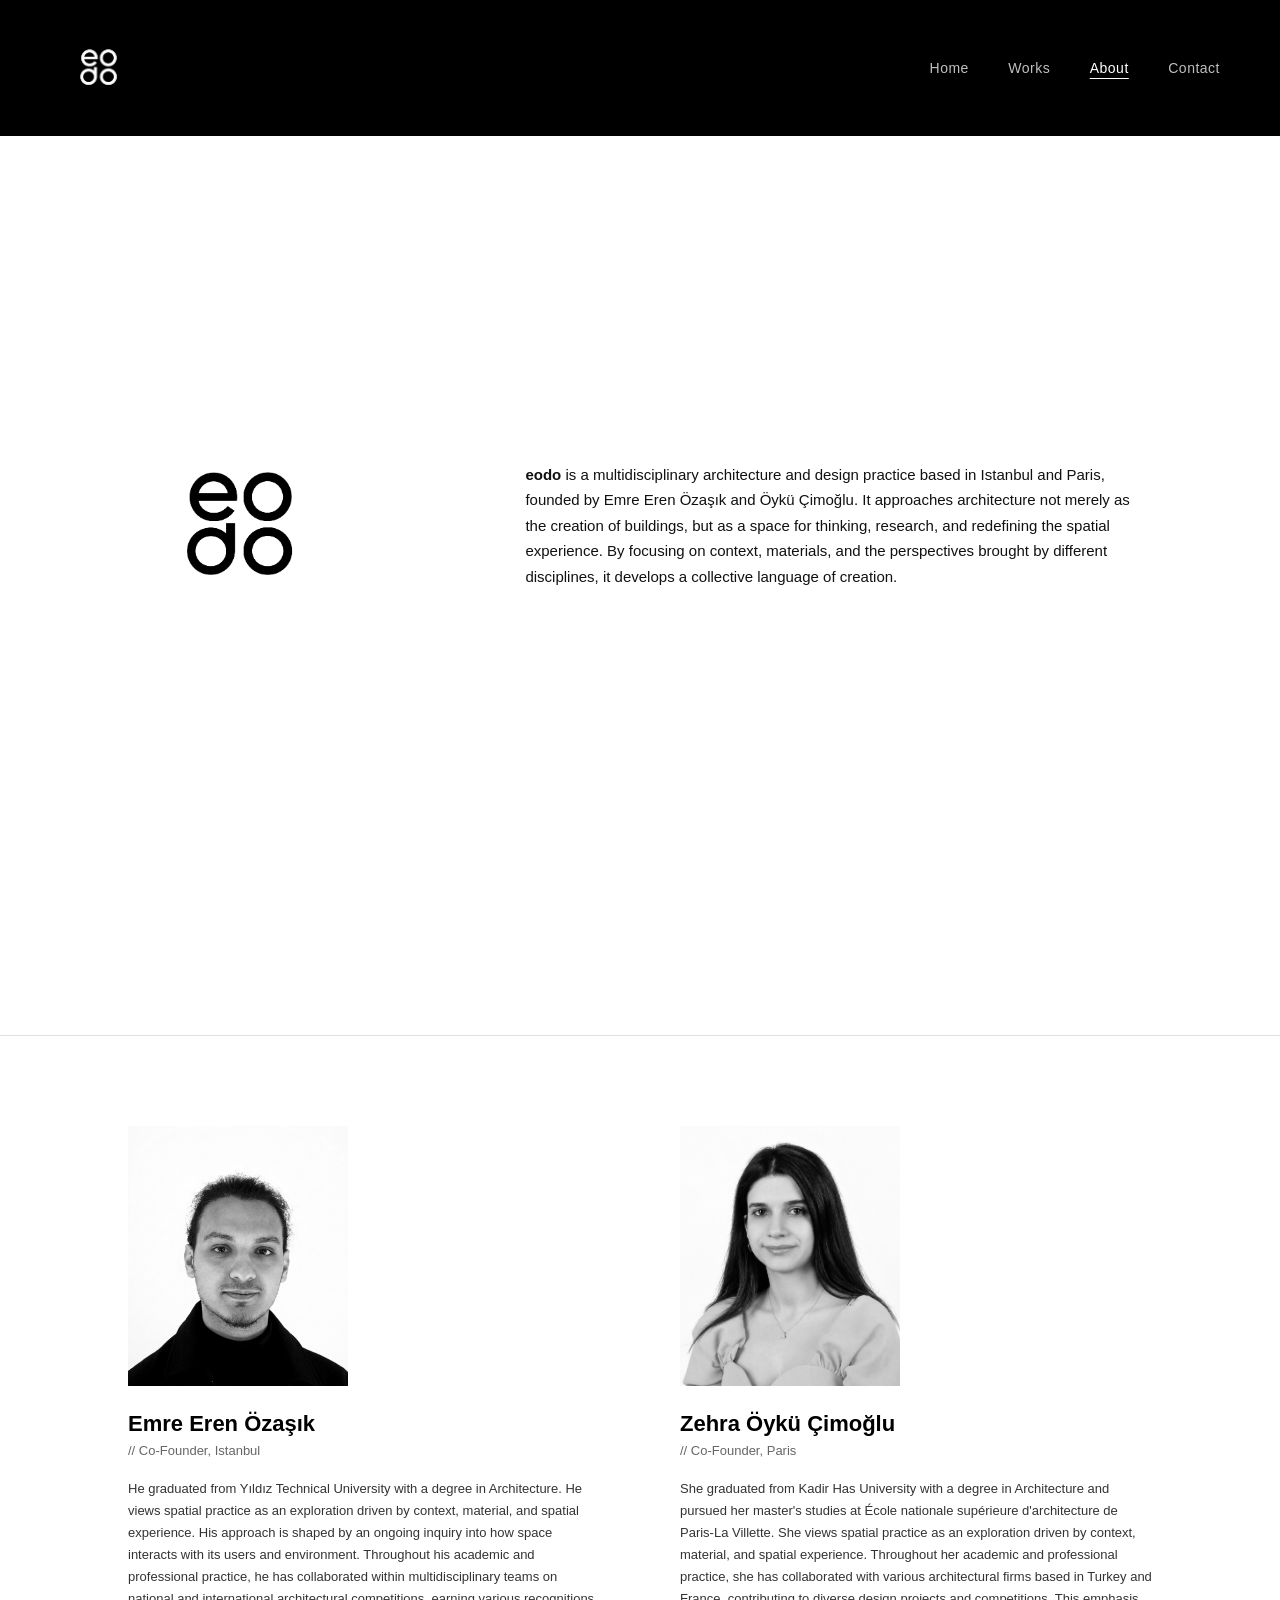
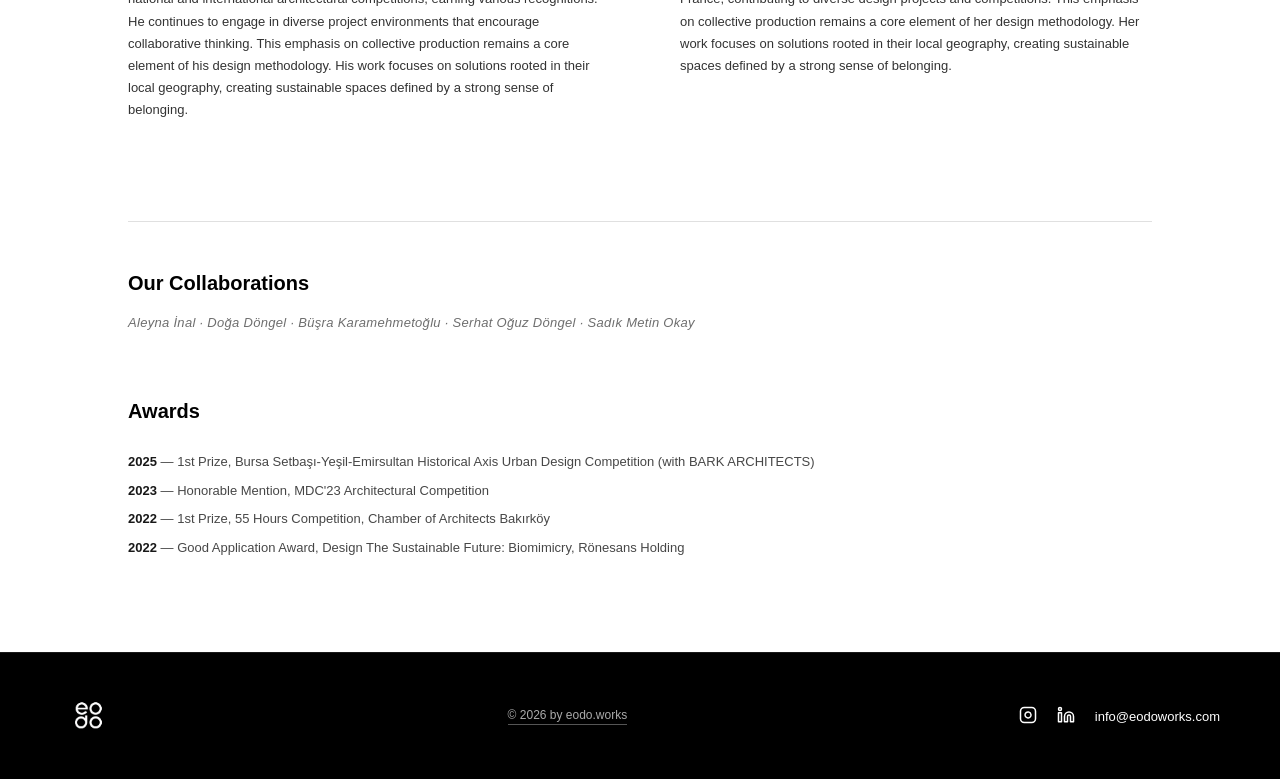
==== commit ac90884e: "Revise about.html for improved SEO and layout Updated the title and meta description for better clar" ====
--- a/about.html
+++ b/about.html
@@ -3,29 +3,15 @@
 <head>
     <meta charset="UTF-8">
     <meta name="viewport" content="width=device-width, initial-scale=1.0">
-    <title>eodo — Architecture, Design, Research, Urbanism</title>
-    <meta name="description" content="eodo is an independent architectural and design practice based in Istanbul and Paris, founded by Emre Eren Özaşık and Öykü Çimoğlu.">
-    <meta name="keywords" content="eodo, eodoworks, eodo works, mimarlık pratiği, architecture practice, istanbul, paris, emre eren özaşık, öykü çimoğlu">
-    
-    <!-- Google ve Sosyal Medya Önizleme Etiketleri -->
-    <meta property="og:title" content="eodo — Architecture & Design Practice">
-    <meta property="og:description" content="Independent architectural and design practice operating across Istanbul and Paris.">
-    <meta property="og:url" content="https://eodoworks.com/">
-    <meta property="og:type" content="website">
-
+    <title>About — eodo</title>
+    <meta name="description" content="Learn about eodo, an independent architectural and design practice based in Istanbul and Paris, founded by Emre Eren Özaşık and Öykü Çimoğlu.">
+    <link rel="icon" type="image/png" href="favicon.png">
     <link rel="stylesheet" href="style.css">
 </head>
 <script>
-    // Sağ tık menüsünü engelleme
-    document.addEventListener('contextmenu', function(e) {
-        e.preventDefault();
-    });
-
-    // Klavye üzerinden görsel sürükleme veya kaydetme kısayollarını engelleme
+    document.addEventListener('contextmenu', function(e) { e.preventDefault(); });
     document.addEventListener('dragstart', function(e) {
-        if (e.target.nodeName === 'IMG' || e.target.nodeName === 'VIDEO') {
-            e.preventDefault();
-        }
+        if (e.target.nodeName === 'IMG' || e.target.nodeName === 'VIDEO') { e.preventDefault(); }
     });
 </script>
 <body>
@@ -43,20 +29,21 @@
     </header>
 
     <main>
-        <!-- Üst Bölüm: Beyaz Arka Plan -->
-        <section class="bg-white" style="padding: 90px 10%; border-bottom: 1px solid #e0e0e0;">
-            <!-- Manifestolar / Pratik Tanımı -->
-            <div class="about-intro-container" style="display: flex; gap: 60px; align-items: flex-start; margin-bottom: 90px;">
-                <div style="width: 30%;">
-                    <img src="logo-black.png" alt="eodo" style="width: 160px; height: auto; display: block;">
+        <!-- Üst Bölüm (İlk Ekran - Sadece Yatay Logo ve Manifest): min-height: 100vh ile ilk ekranı doldurur -->
+        <section class="bg-white" style="min-height: 100vh; display: flex; flex-direction: column; justify-content: center; padding: 60px 10%; border-bottom: 1px solid #e0e0e0;">
+            <div class="about-intro-container" style="display: flex; gap: 60px; align-items: center;">
+                <div style="width: 35%;">
+                    <img src="logo-black.png" alt="eodo" style="width: 220px; height: auto; display: block;">
                 </div>
-                <p style="width: 70%; font-size: 15px; line-height: 1.7; color: #111111;">
+                <p style="width: 65%; font-size: 15px; line-height: 1.7; color: #111111;">
                     <strong>eodo</strong> is a multidisciplinary architecture and design practice based in Istanbul and Paris, founded by Emre Eren Özaşık and Öykü Çimoğlu. It approaches architecture not merely as the creation of buildings, but as a space for thinking, research, and redefining the spatial experience. By focusing on context, materials, and the perspectives brought by different disciplines, it develops a collective language of creation.
                 </p>
             </div>
+        </section>
 
-            <!-- Kurucular -->
-            <div class="founders-container" style="display: flex; gap: 80px;">
+        <!-- Alt Bölüm: Aşağı Kaydırınca Görünen Kurucular, Collaborations ve Awards -->
+        <section class="bg-white" style="padding: 90px 10%;">
+            <div class="founders-container" style="display: flex; gap: 80px; margin-bottom: 100px;">
                 <!-- Emre Eren Özaşık -->
                 <div class="founder-card" style="flex: 1;">
                     <img src="emre.jpg" alt="Emre Eren Özaşık" style="width: 220px; height: 260px; object-fit: cover; filter: grayscale(100%); margin-bottom: 25px; display: block;">
@@ -77,24 +64,21 @@
                     </p>
                 </div>
             </div>
-        </section>
 
-        <!-- Alt Bölüm: Siyah Arka Plan -->
-        <section class="bg-black" style="padding: 90px 10%;">
-            <div style="margin-bottom: 70px;">
-                <h3 style="font-size: 20px; font-weight: bold; margin-bottom: 20px; color: #ffffff;">Our Collaborations</h3>
-                <p style="font-size: 13px; opacity: 0.85; font-style: italic; letter-spacing: 0.3px; color: #cccccc;">
+            <div style="margin-bottom: 70px; border-top: 1px solid #e0e0e0; padding-top: 50px;">
+                <h3 style="font-size: 20px; font-weight: bold; margin-bottom: 20px; color: #000000;">Our Collaborations</h3>
+                <p style="font-size: 13px; opacity: 0.85; font-style: italic; letter-spacing: 0.3px; color: #555555;">
                     Aleyna İnal · Doğa Döngel · Büşra Karamehmetoğlu · Serhat Oğuz Döngel · Sadık Metin Okay
                 </p>
             </div>
 
             <div>
-                <h3 style="font-size: 20px; font-weight: bold; margin-bottom: 25px; color: #ffffff;">Awards</h3>
-                <ul style="list-style: none; font-size: 13px; line-height: 2.2; opacity: 0.9; color: #cccccc;">
-                    <li><strong style="color: #ffffff;">2025</strong> — 1st Prize, Bursa Setbaşı-Yeşil-Emirsultan Historical Axis Urban Design Competition (with BARK ARCHITECTS)</li>
-                    <li><strong style="color: #ffffff;">2023</strong> — Honorable Mention, MDC'23 Architectural Competition</li>
-                    <li><strong style="color: #ffffff;">2022</strong> — 1st Prize, 55 Hours Competition, Chamber of Architects Bakırköy</li>
-                    <li><strong style="color: #ffffff;">2022</strong> — Good Application Award, Design The Sustainable Future: Biomimicry, Rönesans Holding</li>
+                <h3 style="font-size: 20px; font-weight: bold; margin-bottom: 25px; color: #000000;">Awards</h3>
+                <ul style="list-style: none; font-size: 13px; line-height: 2.2; opacity: 0.9; color: #333333;">
+                    <li><strong style="color: #000000;">2025</strong> — 1st Prize, Bursa Setbaşı-Yeşil-Emirsultan Historical Axis Urban Design Competition (with BARK ARCHITECTS)</li>
+                    <li><strong style="color: #000000;">2023</strong> — Honorable Mention, MDC'23 Architectural Competition</li>
+                    <li><strong style="color: #000000;">2022</strong> — 1st Prize, 55 Hours Competition, Chamber of Architects Bakırköy</li>
+                    <li><strong style="color: #000000;">2022</strong> — Good Application Award, Design The Sustainable Future: Biomimicry, Rönesans Holding</li>
                 </ul>
             </div>
         </section>
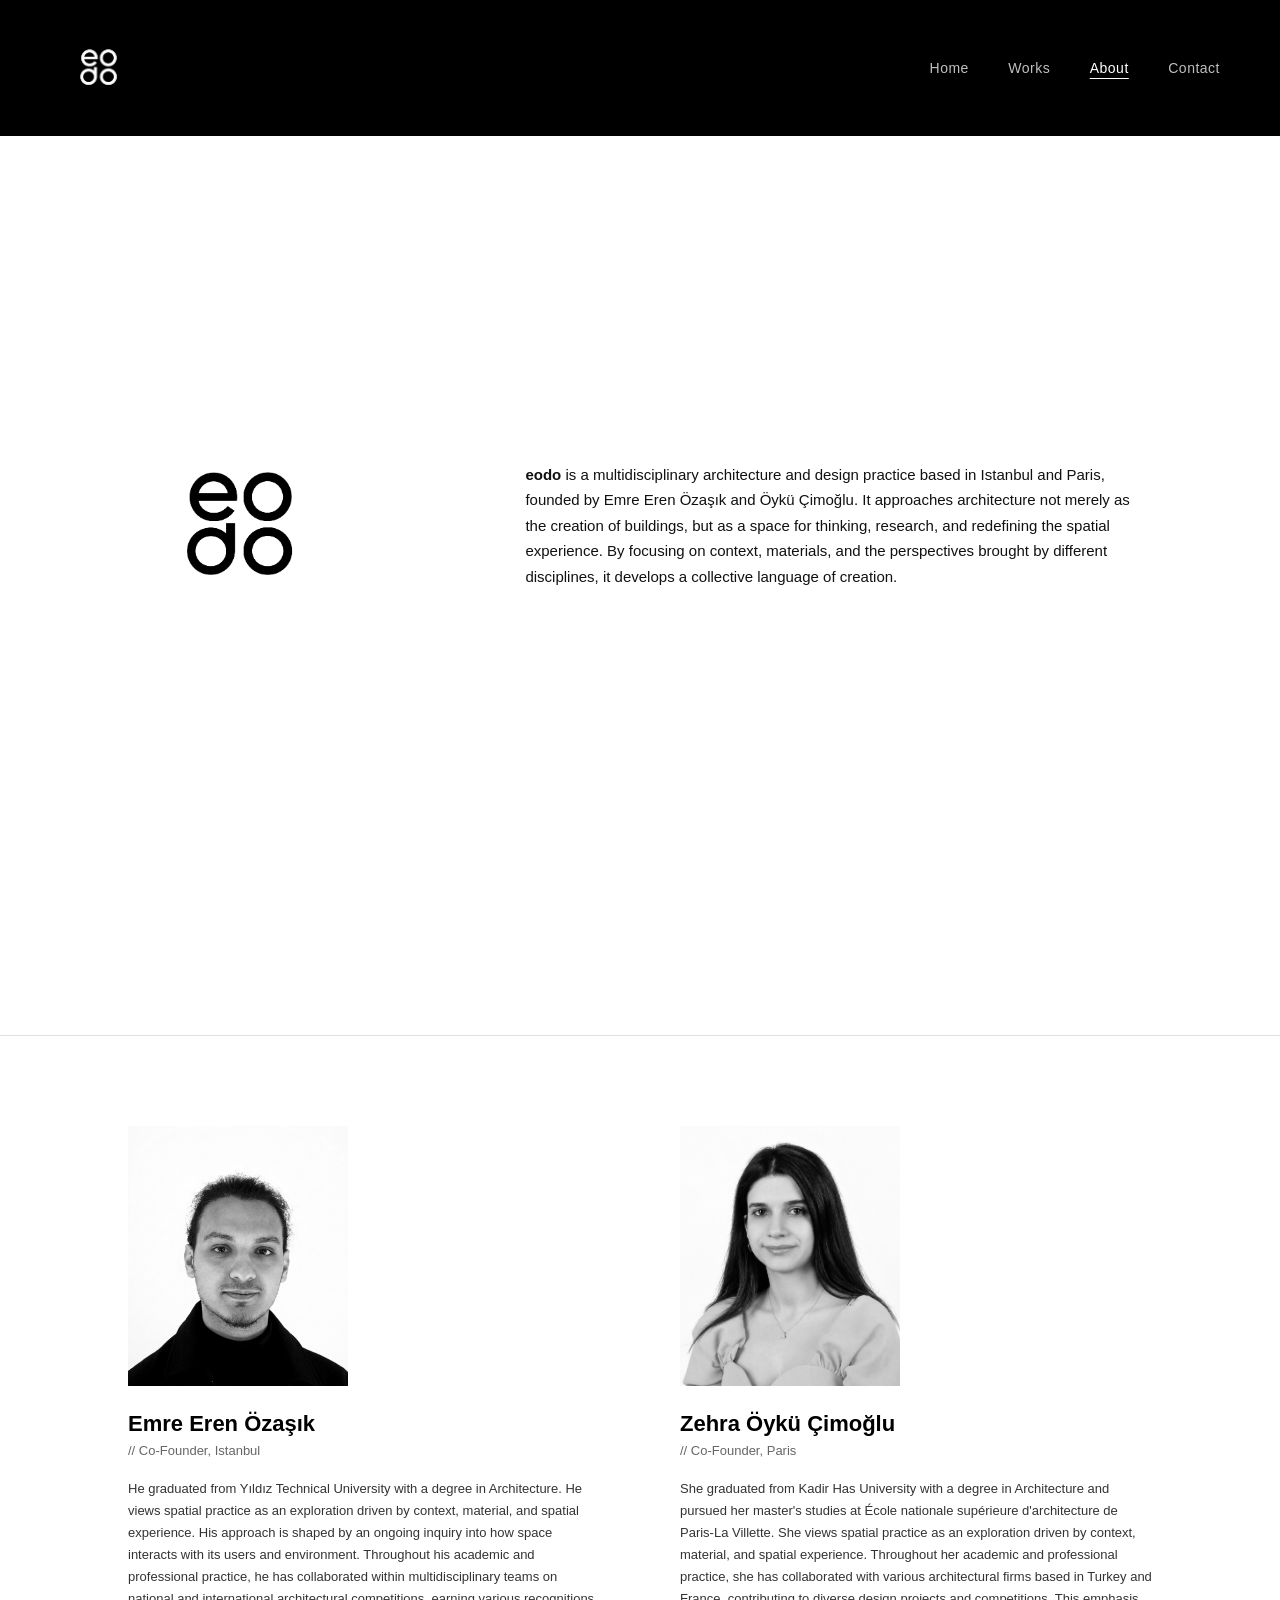
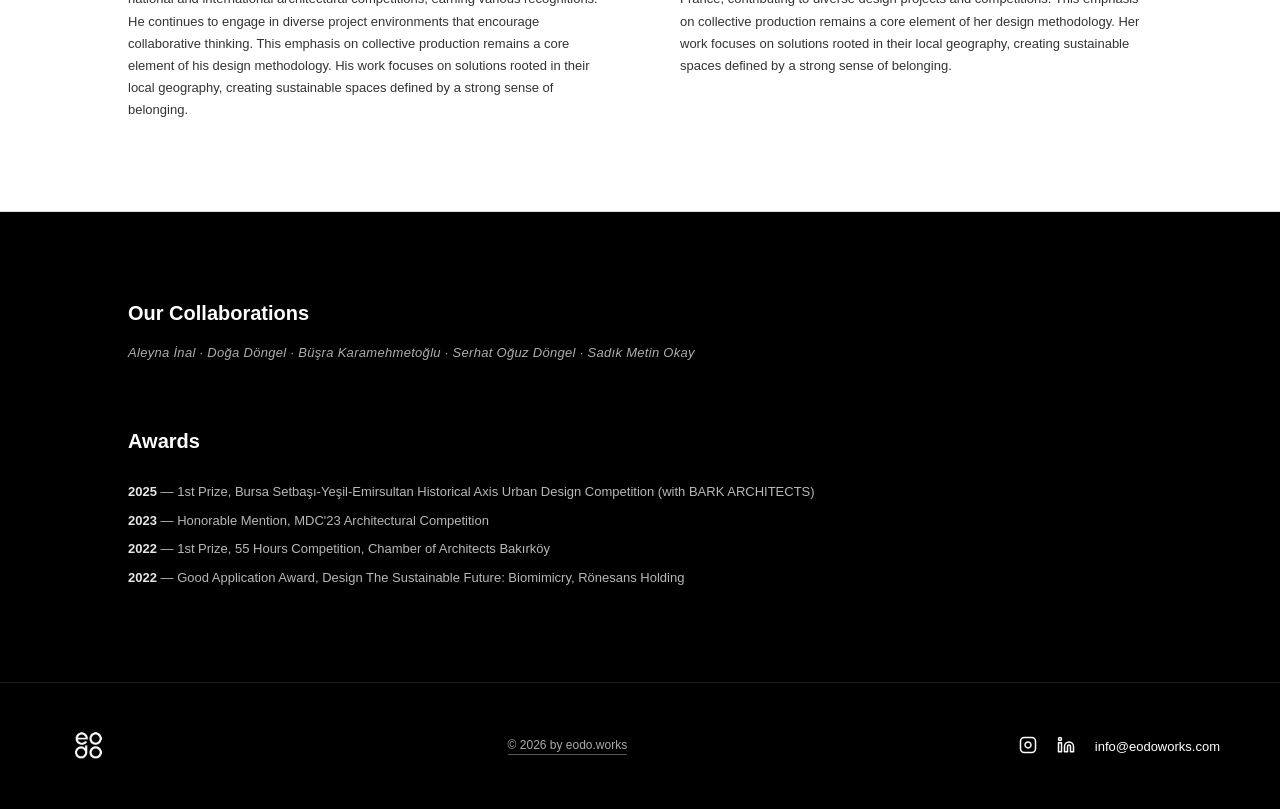
==== commit 2b51874d: "Enhance SEO and update script comments in about.html Updated the title and meta tags for SEO optimiz" ====
--- a/about.html
+++ b/about.html
@@ -3,15 +3,30 @@
 <head>
     <meta charset="UTF-8">
     <meta name="viewport" content="width=device-width, initial-scale=1.0">
-    <title>About — eodo</title>
-    <meta name="description" content="Learn about eodo, an independent architectural and design practice based in Istanbul and Paris, founded by Emre Eren Özaşık and Öykü Çimoğlu.">
+    <title>eodo — Architecture, Design, Research, Urbanism</title>
+    <meta name="description" content="eodo is an independent architectural and design practice based in Istanbul and Paris, founded by Emre Eren Özaşık and Öykü Çimoğlu.">
+    <meta name="keywords" content="eodo, eodoworks, eodo works, mimarlık pratiği, architecture practice, istanbul, paris, emre eren özaşık, öykü çimoğlu">
+    
+    <!-- Google ve Sosyal Medya Önizleme Etiketleri -->
+    <meta property="og:title" content="eodo — Architecture & Design Practice">
+    <meta property="og:description" content="Independent architectural and design practice operating across Istanbul and Paris.">
+    <meta property="og:url" content="https://eodoworks.com/">
+    <meta property="og:type" content="website">
+
     <link rel="icon" type="image/png" href="favicon.png">
     <link rel="stylesheet" href="style.css">
 </head>
 <script>
-    document.addEventListener('contextmenu', function(e) { e.preventDefault(); });
+    // Sağ tık menüsünü engelleme
+    document.addEventListener('contextmenu', function(e) {
+        e.preventDefault();
+    });
+
+    // Klavye üzerinden görsel sürükleme veya kaydetme kısayollarını engelleme
     document.addEventListener('dragstart', function(e) {
-        if (e.target.nodeName === 'IMG' || e.target.nodeName === 'VIDEO') { e.preventDefault(); }
+        if (e.target.nodeName === 'IMG' || e.target.nodeName === 'VIDEO') {
+            e.preventDefault();
+        }
     });
 </script>
 <body>
@@ -41,9 +56,9 @@
             </div>
         </section>
 
-        <!-- Alt Bölüm: Aşağı Kaydırınca Görünen Kurucular, Collaborations ve Awards -->
-        <section class="bg-white" style="padding: 90px 10%;">
-            <div class="founders-container" style="display: flex; gap: 80px; margin-bottom: 100px;">
+        <!-- Orta Bölüm (Beyaz Arka Plan - Kurucular) -->
+        <section class="bg-white" style="padding: 90px 10%; border-bottom: 1px solid #e0e0e0;">
+            <div class="founders-container" style="display: flex; gap: 80px;">
                 <!-- Emre Eren Özaşık -->
                 <div class="founder-card" style="flex: 1;">
                     <img src="emre.jpg" alt="Emre Eren Özaşık" style="width: 220px; height: 260px; object-fit: cover; filter: grayscale(100%); margin-bottom: 25px; display: block;">
@@ -64,21 +79,24 @@
                     </p>
                 </div>
             </div>
+        </section>
 
-            <div style="margin-bottom: 70px; border-top: 1px solid #e0e0e0; padding-top: 50px;">
-                <h3 style="font-size: 20px; font-weight: bold; margin-bottom: 20px; color: #000000;">Our Collaborations</h3>
-                <p style="font-size: 13px; opacity: 0.85; font-style: italic; letter-spacing: 0.3px; color: #555555;">
+        <!-- Alt Bölüm (Siyah Arka Plan - Our Collaborations & Awards) -->
+        <section class="bg-black" style="padding: 90px 10%;">
+            <div style="margin-bottom: 70px;">
+                <h3 style="font-size: 20px; font-weight: bold; margin-bottom: 20px; color: #ffffff;">Our Collaborations</h3>
+                <p style="font-size: 13px; opacity: 0.85; font-style: italic; letter-spacing: 0.3px; color: #cccccc;">
                     Aleyna İnal · Doğa Döngel · Büşra Karamehmetoğlu · Serhat Oğuz Döngel · Sadık Metin Okay
                 </p>
             </div>
 
             <div>
-                <h3 style="font-size: 20px; font-weight: bold; margin-bottom: 25px; color: #000000;">Awards</h3>
-                <ul style="list-style: none; font-size: 13px; line-height: 2.2; opacity: 0.9; color: #333333;">
-                    <li><strong style="color: #000000;">2025</strong> — 1st Prize, Bursa Setbaşı-Yeşil-Emirsultan Historical Axis Urban Design Competition (with BARK ARCHITECTS)</li>
-                    <li><strong style="color: #000000;">2023</strong> — Honorable Mention, MDC'23 Architectural Competition</li>
-                    <li><strong style="color: #000000;">2022</strong> — 1st Prize, 55 Hours Competition, Chamber of Architects Bakırköy</li>
-                    <li><strong style="color: #000000;">2022</strong> — Good Application Award, Design The Sustainable Future: Biomimicry, Rönesans Holding</li>
+                <h3 style="font-size: 20px; font-weight: bold; margin-bottom: 25px; color: #ffffff;">Awards</h3>
+                <ul style="list-style: none; font-size: 13px; line-height: 2.2; opacity: 0.9; color: #cccccc;">
+                    <li><strong style="color: #ffffff;">2025</strong> — 1st Prize, Bursa Setbaşı-Yeşil-Emirsultan Historical Axis Urban Design Competition (with BARK ARCHITECTS)</li>
+                    <li><strong style="color: #ffffff;">2023</strong> — Honorable Mention, MDC'23 Architectural Competition</li>
+                    <li><strong style="color: #ffffff;">2022</strong> — 1st Prize, 55 Hours Competition, Chamber of Architects Bakırköy</li>
+                    <li><strong style="color: #ffffff;">2022</strong> — Good Application Award, Design The Sustainable Future: Biomimicry, Rönesans Holding</li>
                 </ul>
             </div>
         </section>
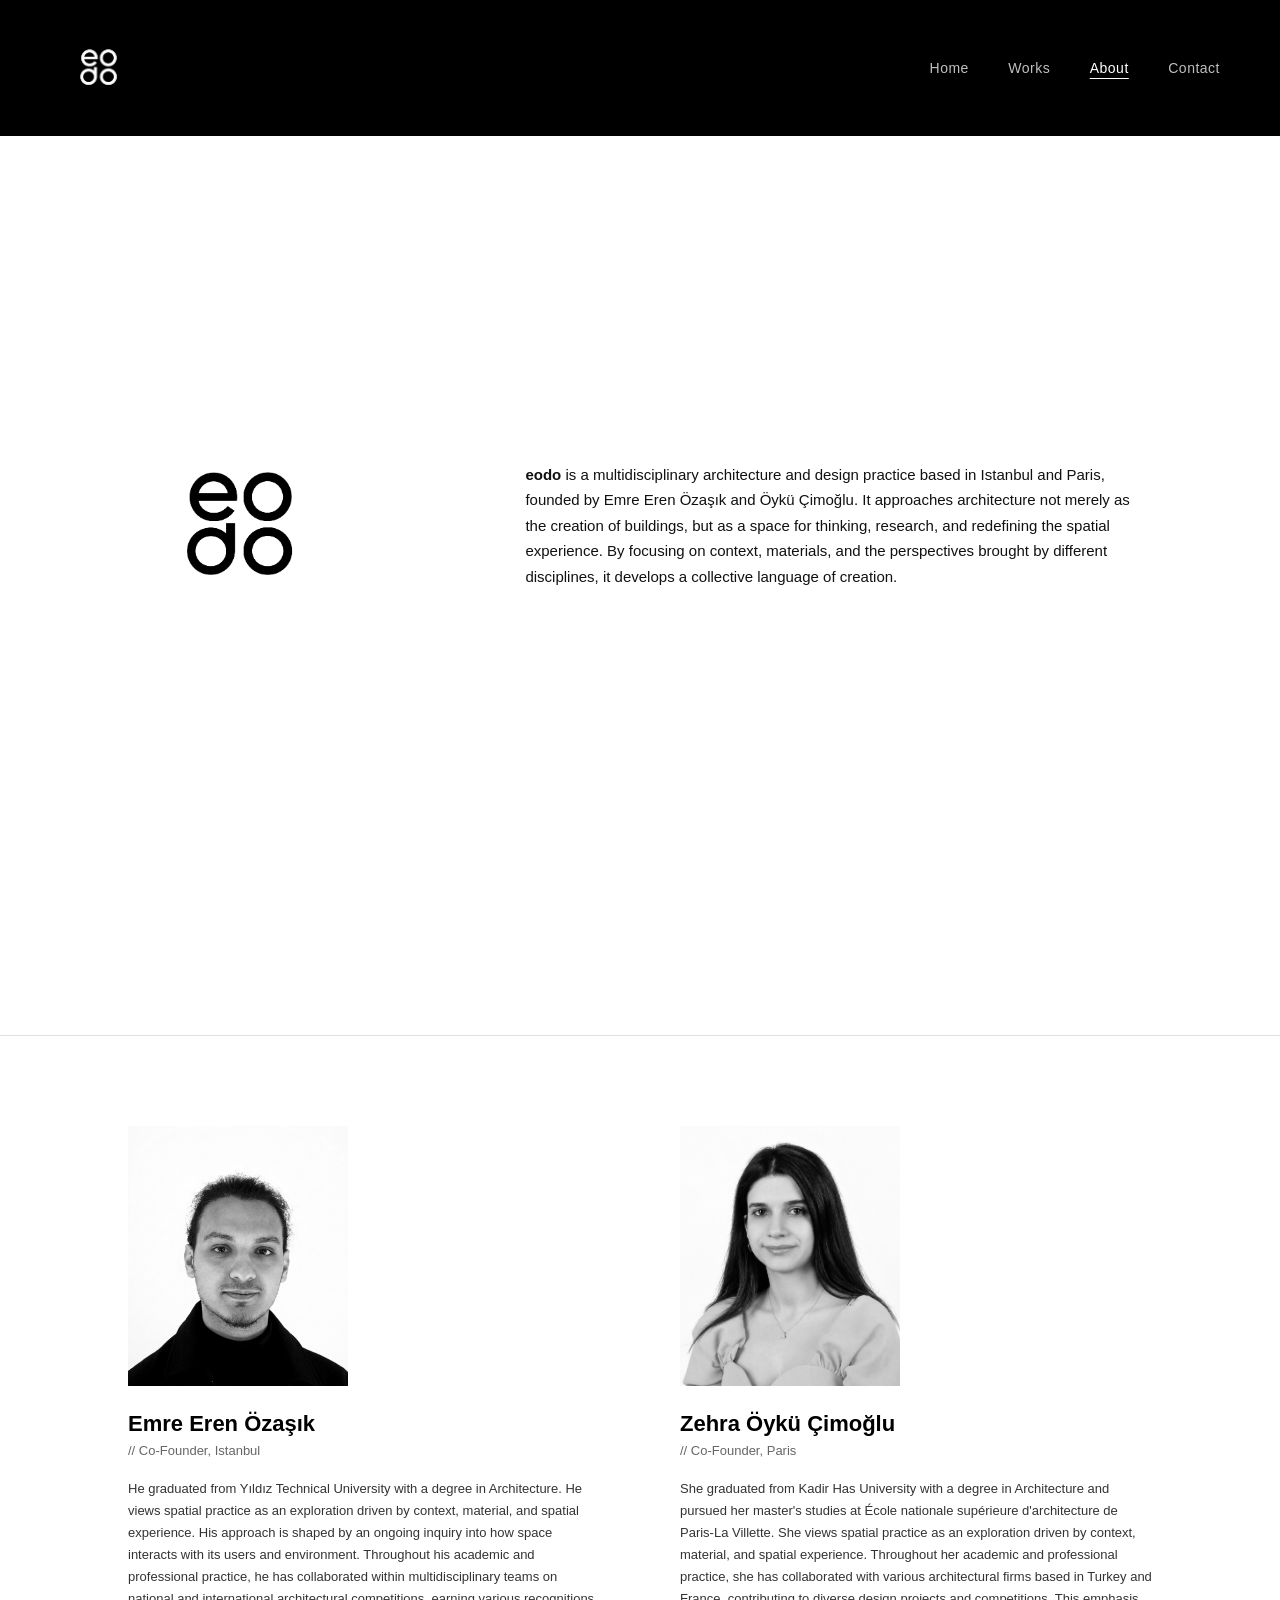
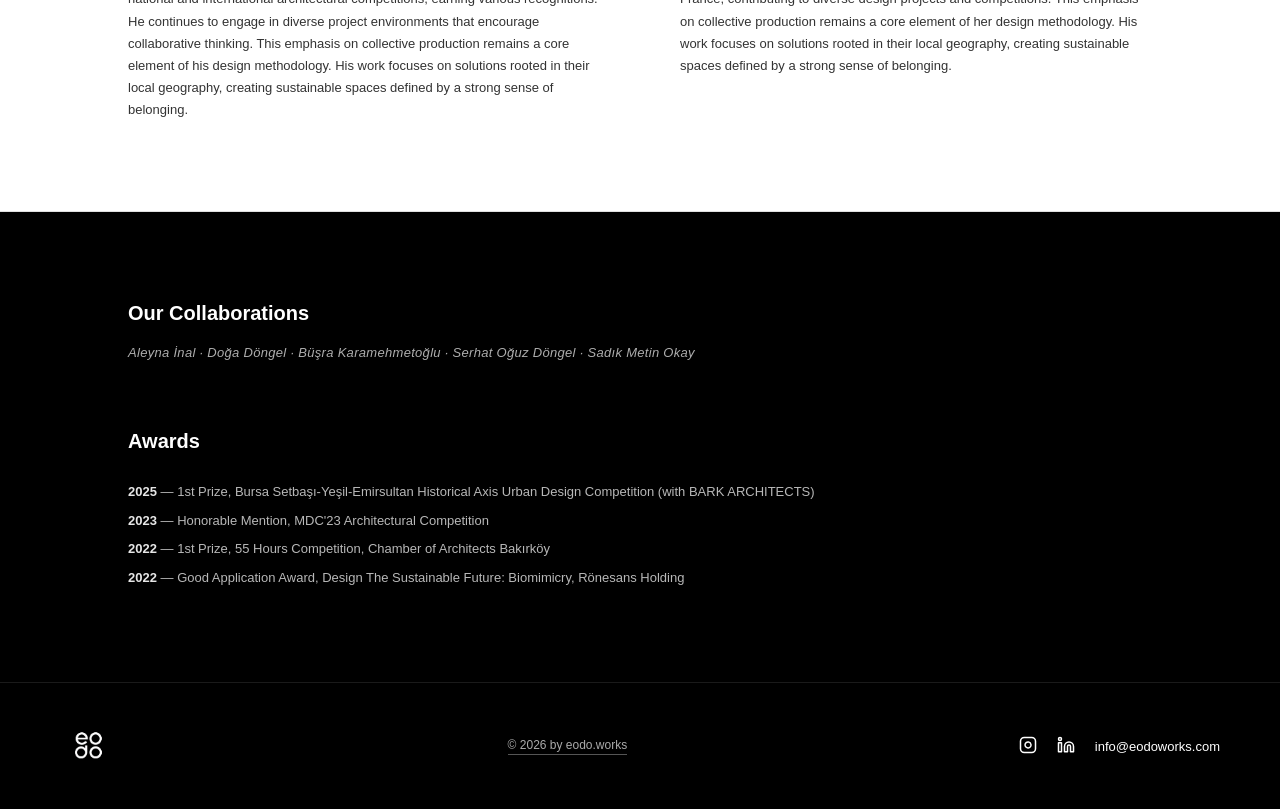
==== commit fd562a8c: "Refine comments and implement scroll animation Updated comments for clarity and added scroll animati" ====
--- a/about.html
+++ b/about.html
@@ -44,7 +44,7 @@
     </header>
 
     <main>
-        <!-- Üst Bölüm (İlk Ekran - Sadece Yatay Logo ve Manifest): min-height: 100vh ile ilk ekranı doldurur -->
+        <!-- Üst Bölüm (İlk Ekran - Sadece Yatay Logo ve Manifest) -->
         <section class="bg-white" style="min-height: 100vh; display: flex; flex-direction: column; justify-content: center; padding: 60px 10%; border-bottom: 1px solid #e0e0e0;">
             <div class="about-intro-container" style="display: flex; gap: 60px; align-items: center;">
                 <div style="width: 35%;">
@@ -56,8 +56,8 @@
             </div>
         </section>
 
-        <!-- Orta Bölüm (Beyaz Arka Plan - Kurucular) -->
-        <section class="bg-white" style="padding: 90px 10%; border-bottom: 1px solid #e0e0e0;">
+        <!-- Orta Bölüm (Beyaz Arka Plan - Kurucular) -> Efektli -->
+        <section class="bg-white scroll-reveal" style="padding: 90px 10%; border-bottom: 1px solid #e0e0e0;">
             <div class="founders-container" style="display: flex; gap: 80px;">
                 <!-- Emre Eren Özaşık -->
                 <div class="founder-card" style="flex: 1;">
@@ -75,14 +75,14 @@
                     <h3 style="font-size: 22px; font-weight: bold; margin-bottom: 6px; color: #000000;">Zehra Öykü Çimoğlu</h3>
                     <p style="font-size: 13px; color: #666666; margin-bottom: 20px;">// Co-Founder, Paris</p>
                     <p style="font-size: 13px; line-height: 1.7; color: #333333;">
-                        She graduated from Kadir Has University with a degree in Architecture and pursued her master's studies at École nationale supérieure d'architecture de Paris-La Villette. She views spatial practice as an exploration driven by context, material, and spatial experience. Throughout her academic and professional practice, she has collaborated with various architectural firms based in Turkey and France, contributing to diverse design projects and competitions. This emphasis on collective production remains a core element of her design methodology. Her work focuses on solutions rooted in their local geography, creating sustainable spaces defined by a strong sense of belonging.
+                        She graduated from Kadir Has University with a degree in Architecture and pursued her master's studies at École nationale supérieure d'architecture de Paris-La Villette. She views spatial practice as an exploration driven by context, material, and spatial experience. Throughout her academic and professional practice, she has collaborated with various architectural firms based in Turkey and France, contributing to diverse design projects and competitions. This emphasis on collective production remains a core element of her design methodology. His work focuses on solutions rooted in their local geography, creating sustainable spaces defined by a strong sense of belonging.
                     </p>
                 </div>
             </div>
         </section>
 
-        <!-- Alt Bölüm (Siyah Arka Plan - Our Collaborations & Awards) -->
-        <section class="bg-black" style="padding: 90px 10%;">
+        <!-- Alt Bölüm (Siyah Arka Plan - Our Collaborations & Awards) -> Efektli -->
+        <section class="bg-black scroll-reveal" style="padding: 90px 10%;">
             <div style="margin-bottom: 70px;">
                 <h3 style="font-size: 20px; font-weight: bold; margin-bottom: 20px; color: #ffffff;">Our Collaborations</h3>
                 <p style="font-size: 13px; opacity: 0.85; font-style: italic; letter-spacing: 0.3px; color: #cccccc;">
@@ -119,5 +119,29 @@
         </div>
     </footer>
 
+    <!-- Scroll Animasyon Scripti -->
+    <script>
+        document.addEventListener("DOMContentLoaded", function() {
+            const observerOptions = {
+                root: null,
+                rootMargin: '0px',
+                threshold: 0.15
+            };
+
+            const observer = new IntersectionObserver((entries, observer) => {
+                entries.forEach(entry => {
+                    if (entry.isIntersecting) {
+                        entry.target.classList.add('visible');
+                        observer.unobserve(entry.target);
+                    }
+                });
+            }, observerOptions);
+
+            document.querySelectorAll('.scroll-reveal').forEach(section => {
+                observer.observe(section);
+            });
+        });
+    </script>
+
 </body>
 </html>
